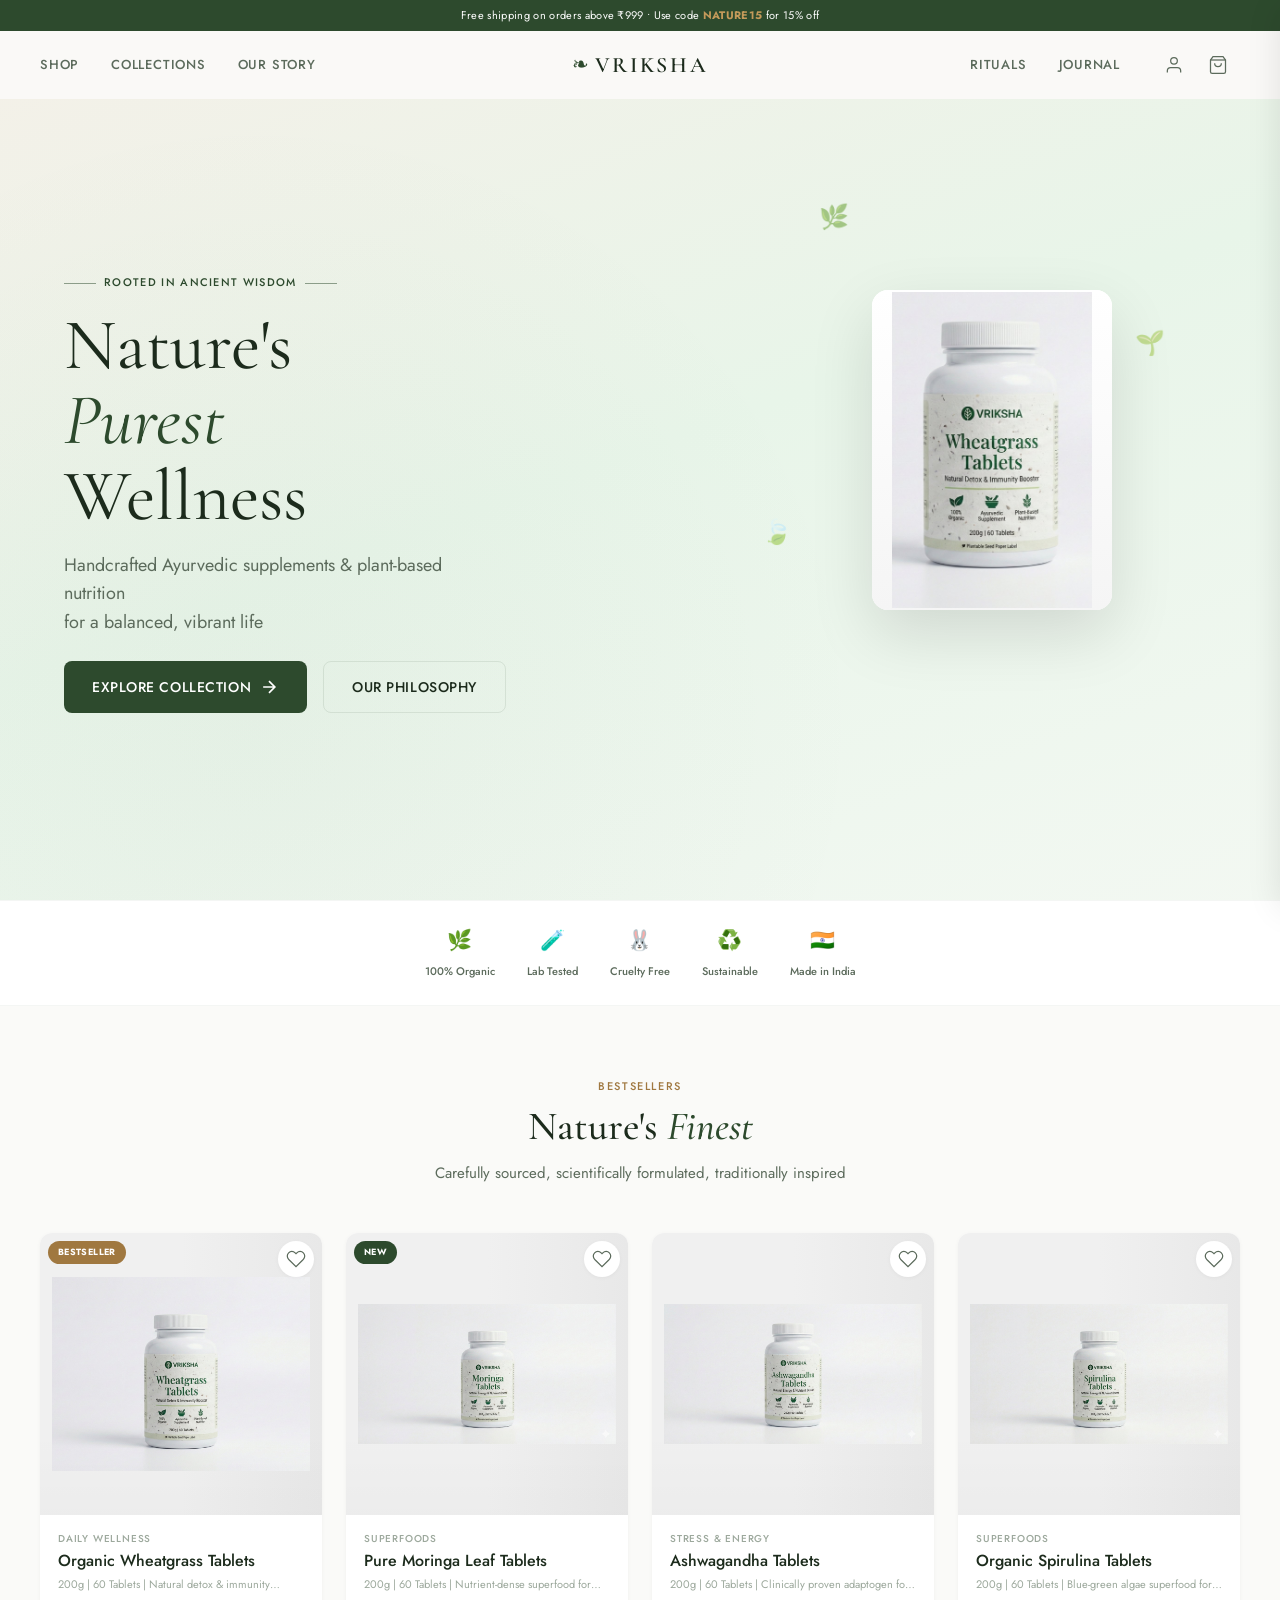
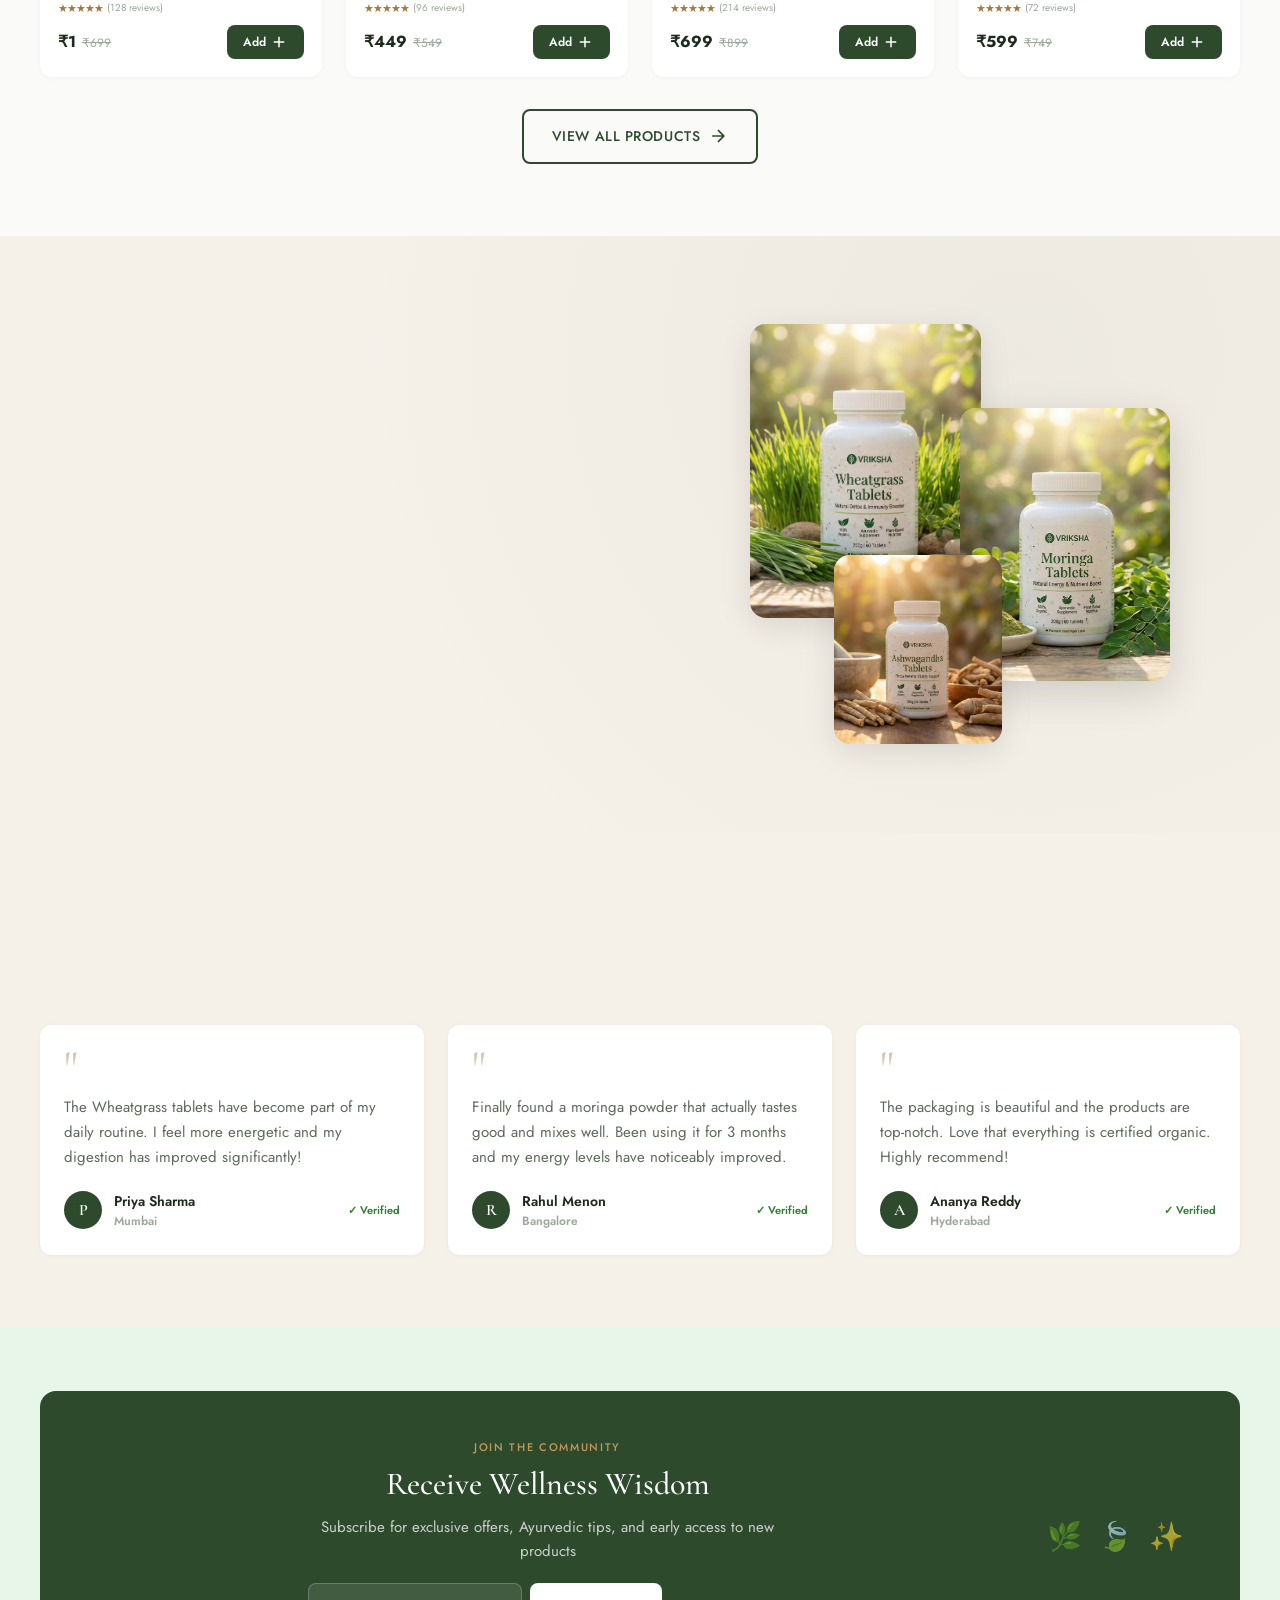
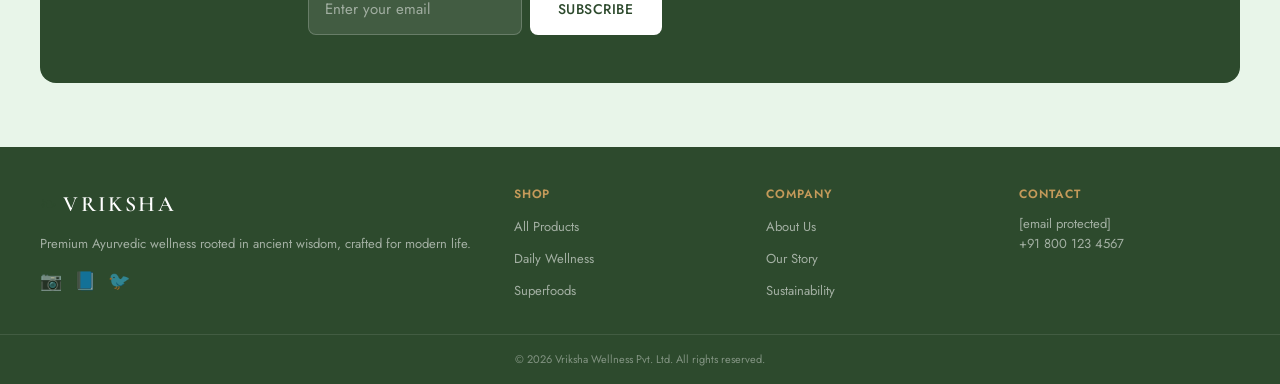
==== index.html @ 0ac83127 "Initial commit - frontend + backend" ====
<!DOCTYPE html>
<html lang="en">
<head>
    <meta charset="UTF-8">
    <meta name="viewport" content="width=device-width, initial-scale=1.0">
    <title>VRIKSHA | Premium Ayurvedic Wellness</title>
    <link rel="preconnect" href="https://fonts.googleapis.com">
    <link rel="preconnect" href="https://fonts.gstatic.com" crossorigin>
    <link href="https://fonts.googleapis.com/css2?family=Cormorant+Garamond:ital,wght@0,300;0,400;0,500;0,600;0,700;1,400;1,500&family=Jost:wght@300;400;500;600&display=swap" rel="stylesheet">
    <link rel="stylesheet" href="styles.css">
    <style>
        /* ── TOAST FIX: display:none by default, never stuck ── */
        .toast { display: none !important; transform: translateX(-50%) !important; z-index: 99999 !important; bottom: calc(68px + env(safe-area-inset-bottom, 0px)) !important; }
        .toast.show { display: flex !important; }
        @media(min-width: 1024px) { .toast { bottom: 2rem !important; } }
        @media(max-width: 1023px) {
            .story-visual { display: block !important; width: 100% !important; min-height: 280px !important; }
            .story-image-stack { height: 280px !important; max-width: 100% !important; }
            .story-image-card { overflow: hidden !important; }
            .story-image-card img { width: 100% !important; height: 100% !important; object-fit: cover !important; display: block !important; }
        }
    </style>

</head>
<body>
    <!-- Preloader -->
    <div class="preloader" id="preloader">
        <div class="preloader-content">
            <svg class="leaf-loader" viewBox="0 0 100 100">
                <path class="leaf-path" d="M50 10 C20 30, 20 70, 50 90 C80 70, 80 30, 50 10" fill="none" stroke="currentColor" stroke-width="2"/>
                <path class="leaf-vein" d="M50 20 L50 80" fill="none" stroke="currentColor" stroke-width="1"/>
            </svg>
            <span class="preloader-text">VRIKSHA</span>
        </div>
    </div>

    <!-- Cart Sidebar -->
    <div class="cart-overlay" id="cartOverlay"></div>
    <aside class="cart-sidebar" id="cartSidebar">
        <div class="cart-header">
            <h3>Your Cart</h3>
            <button class="cart-close" id="cartClose">
                <svg width="24" height="24" viewBox="0 0 24 24" fill="none" stroke="currentColor" stroke-width="2">
                    <path d="M18 6L6 18M6 6l12 12"/>
                </svg>
            </button>
        </div>
        <div class="cart-items" id="cartItems"></div>
        <div class="cart-empty" id="cartEmpty">
            <span class="cart-empty-icon">🛒</span>
            <p>Your cart is empty</p>
            <a href="shop.html" class="btn btn-primary">Start Shopping</a>
        </div>
        <div class="cart-footer" id="cartFooter">
            <div class="cart-subtotal">
                <span>Subtotal</span>
                <span id="cartSubtotal">₹0</span>
            </div>
            <p class="cart-note">Shipping & taxes calculated at checkout</p>
            <button class="btn btn-primary btn-full" id="checkoutBtn">Proceed to Checkout</button>
            <a href="shop.html" class="btn btn-secondary btn-full">Continue Shopping</a>
        </div>
    </aside>

    <!-- Navigation -->
    <header class="header" id="header">
        <div class="announcement-bar">
            <p>Free shipping on orders above ₹999 • Use code <strong>NATURE15</strong> for 15% off</p>
        </div>
        <nav class="nav">
            <button class="mobile-menu-btn" id="mobileMenuBtn" aria-label="Menu">
                <span></span><span></span><span></span>
            </button>
            <div class="nav-left">
                <a href="shop.html" class="nav-link">Shop</a>
                <a href="shop.html#collections" class="nav-link">Collections</a>
                <a href="our-story.html" class="nav-link">Our Story</a>
            </div>
            <a href="index.html" class="logo">
                <span class="logo-icon">❧</span>
                <span class="logo-text">VRIKSHA</span>
            </a>
            <div class="nav-right">
                <a href="our-story.html#rituals" class="nav-link">Rituals</a>
                <a href="our-story.html#journal" class="nav-link">Journal</a>
                <div class="nav-icons">
                    <button class="icon-btn" id="userBtnDesktop" onclick="window.location.href='account.html'" aria-label="Account">
                        <svg width="20" height="20" viewBox="0 0 24 24" fill="none" stroke="currentColor" stroke-width="1.5">
                            <path d="M20 21v-2a4 4 0 00-4-4H8a4 4 0 00-4 4v2"/><circle cx="12" cy="7" r="4"/>
                        </svg>
                    </button>
                    <button class="icon-btn cart-btn" id="cartBtn" aria-label="Cart">
                        <svg width="20" height="20" viewBox="0 0 24 24" fill="none" stroke="currentColor" stroke-width="1.5">
                            <path d="M6 2L3 6v14a2 2 0 002 2h14a2 2 0 002-2V6l-3-4z"/>
                            <path d="M3 6h18"/><path d="M16 10a4 4 0 01-8 0"/>
                        </svg>
                        <span class="cart-count" id="cartCount">0</span>
                    </button>
                </div>
            </div>
        </nav>
    </header>

    <!-- Mobile Nav Overlay -->
    <div class="mobile-nav-overlay" id="mobileNavOverlay"></div>

    <!-- Mobile Navigation -->
    <div class="mobile-nav" id="mobileNav">
        <div class="mobile-nav-content">
            <a href="index.html" class="mobile-nav-link">Home</a>
            <a href="shop.html" class="mobile-nav-link">Shop</a>
            <a href="our-story.html" class="mobile-nav-link">Our Story</a>
            <a href="contact.html" class="mobile-nav-link">Contact</a>
        </div>
        <div class="mobile-nav-footer">
            <p>❧ VRIKSHA · Rooted in Ancient Wisdom</p>
        </div>
    </div>

    <main>
        <!-- Hero Section -->
        <section class="hero">
            <div class="hero-bg">
                <div class="hero-gradient"></div>
                <div class="hero-pattern"></div>
            </div>
            <div class="hero-content">
                <div class="hero-badge reveal-up">
                    <span class="badge-line"></span>
                    <span>Rooted in Ancient Wisdom</span>
                    <span class="badge-line"></span>
                </div>
                <h1 class="hero-title">
                    <span class="title-line reveal-up" style="--delay: 0.1s">Nature's</span>
                    <span class="title-line title-accent reveal-up" style="--delay: 0.2s">Purest</span>
                    <span class="title-line reveal-up" style="--delay: 0.3s">Wellness</span>
                </h1>
                <p class="hero-subtitle reveal-up" style="--delay: 0.4s">
                    Handcrafted Ayurvedic supplements & plant-based nutrition<br>
                    for a balanced, vibrant life
                </p>
                <div class="hero-cta reveal-up" style="--delay: 0.5s">
                    <a href="shop.html" class="btn btn-primary">
                        <span>Explore Collection</span>
                        <svg width="20" height="20" viewBox="0 0 24 24" fill="none" stroke="currentColor" stroke-width="2">
                            <path d="M5 12h14M12 5l7 7-7 7"/>
                        </svg>
                    </a>
                    <a href="our-story.html" class="btn btn-secondary">Our Philosophy</a>
                </div>
            </div>
            <div class="hero-visual">
                <div class="hero-product-showcase">
                    <div class="floating-leaf leaf-1">🌿</div>
                    <div class="floating-leaf leaf-2">🍃</div>
                    <div class="floating-leaf leaf-3">🌱</div>
                    <div class="product-hero-card">
                        <div class="product-hero-image">
                            <img src="images/wheatgrass-product2.png" alt="Wheatgrass Tablets" class="hero-product-img" onerror="this.style.display=&apos;none&apos;" loading="eager">
                        </div>
                    </div>
                </div>
            </div>
        </section>

        <!-- Trust Badges -->
        <section class="trust-section">
            <div class="container">
                <div class="trust-badges">
                    <div class="trust-badge reveal-up"><div class="trust-icon">🌿</div><span>100% Organic</span></div>
                    <div class="trust-badge reveal-up" style="--delay: 0.1s"><div class="trust-icon">🧪</div><span>Lab Tested</span></div>
                    <div class="trust-badge reveal-up" style="--delay: 0.2s"><div class="trust-icon">🐰</div><span>Cruelty Free</span></div>
                    <div class="trust-badge reveal-up" style="--delay: 0.3s"><div class="trust-icon">♻️</div><span>Sustainable</span></div>
                    <div class="trust-badge reveal-up" style="--delay: 0.4s"><div class="trust-icon">🇮🇳</div><span>Made in India</span></div>
                </div>
            </div>
        </section>

        <!-- Featured Products -->
        <section class="products-section" id="products">
            <div class="container">
                <div class="section-header">
                    <span class="section-tag reveal-up">Bestsellers</span>
                    <h2 class="section-title reveal-up" style="--delay: 0.1s">Nature's <em>Finest</em></h2>
                    <p class="section-desc reveal-up" style="--delay: 0.2s">Carefully sourced, scientifically formulated, traditionally inspired</p>
                </div>
                <div class="products-grid" id="featuredProducts">
                    <!-- Products loaded by JavaScript -->
                </div>
                <div class="section-footer reveal-up">
                    <a href="shop.html" class="btn btn-outline">View All Products
                        <svg width="20" height="20" viewBox="0 0 24 24" fill="none" stroke="currentColor" stroke-width="2">
                            <path d="M5 12h14M12 5l7 7-7 7"/>
                        </svg>
                    </a>
                </div>
            </div>
        </section>

        <!-- Story Preview Section -->
        <section class="story-section" id="story">
            <div class="story-bg"><div class="story-pattern"></div></div>
            <div class="container">
                <div class="story-grid">
                    <div class="story-content">
                        <span class="section-tag reveal-up">Our Philosophy</span>
                        <h2 class="story-title reveal-up" style="--delay: 0.1s">Ancient Wisdom,<br><em>Modern Science</em></h2>
                        <div class="story-text reveal-up" style="--delay: 0.2s">
                            <p>At Vriksha, we believe that true wellness begins with nature's purest offerings. Drawing from 5,000 years of Ayurvedic wisdom, we've crafted a range of supplements that honor traditional formulations while meeting rigorous modern standards.</p>
                        </div>
                        <div class="story-stats reveal-up" style="--delay: 0.3s">
                            <div class="stat">
                                <span class="stat-number" data-count="50">0</span><span class="stat-suffix">+</span>
                                <span class="stat-label">Organic Farms</span>
                            </div>
                            <div class="stat">
                                <span class="stat-number" data-count="100">0</span><span class="stat-suffix">%</span>
                                <span class="stat-label">Natural Ingredients</span>
                            </div>
                            <div class="stat">
                                <span class="stat-number" data-count="25">0</span><span class="stat-suffix">K+</span>
                                <span class="stat-label">Happy Customers</span>
                            </div>
                        </div>
                        <a href="our-story.html" class="btn btn-primary reveal-up" style="--delay: 0.4s">
                            Discover Our Journey
                            <svg width="20" height="20" viewBox="0 0 24 24" fill="none" stroke="currentColor" stroke-width="2">
                                <path d="M5 12h14M12 5l7 7-7 7"/>
                            </svg>
                        </a>
                    </div>
                    <div class="story-visual" style="opacity:1;transform:none;">
                        <div class="story-image-stack" style="opacity:1;visibility:visible;">
                            <div class="story-image-card card-1">
                                <img src="images/wheatgrass-hero.png" alt="Wheatgrass" class="story-img">
                            </div>
                            <div class="story-image-card card-2">
                                <img src="images/moringa-hero.png" alt="Moringa" class="story-img">
                            </div>
                            <div class="story-image-card card-3">
                                <img src="images/ashwagandha-hero.png" alt="Ashwagandha" class="story-img">
                            </div>
                        </div>
                    </div>
                </div>
            </div>
        </section>

        <!-- Testimonials -->
        <section class="testimonials-section">
            <div class="testimonials-bg"></div>
            <div class="container">
                <div class="section-header">
                    <span class="section-tag reveal-up">Testimonials</span>
                    <h2 class="section-title reveal-up" style="--delay: 0.1s">Loved by <em>Thousands</em></h2>
                </div>
                <div class="testimonials-grid">
                    <div class="testimonial-card reveal-up" style="--delay: 0.1s">
                        <div class="testimonial-content">
                            <div class="quote-icon">"</div>
                            <p>The Wheatgrass tablets have become part of my daily routine. I feel more energetic and my digestion has improved significantly!</p>
                        </div>
                        <div class="testimonial-author">
                            <div class="author-avatar">P</div>
                            <div class="author-info"><strong>Priya Sharma</strong><span>Mumbai</span></div>
                            <div class="verified-badge">✓ Verified</div>
                        </div>
                    </div>
                    <div class="testimonial-card reveal-up" style="--delay: 0.2s">
                        <div class="testimonial-content">
                            <div class="quote-icon">"</div>
                            <p>Finally found a moringa powder that actually tastes good and mixes well. Been using it for 3 months and my energy levels have noticeably improved.</p>
                        </div>
                        <div class="testimonial-author">
                            <div class="author-avatar">R</div>
                            <div class="author-info"><strong>Rahul Menon</strong><span>Bangalore</span></div>
                            <div class="verified-badge">✓ Verified</div>
                        </div>
                    </div>
                    <div class="testimonial-card reveal-up" style="--delay: 0.3s">
                        <div class="testimonial-content">
                            <div class="quote-icon">"</div>
                            <p>The packaging is beautiful and the products are top-notch. Love that everything is certified organic. Highly recommend!</p>
                        </div>
                        <div class="testimonial-author">
                            <div class="author-avatar">A</div>
                            <div class="author-info"><strong>Ananya Reddy</strong><span>Hyderabad</span></div>
                            <div class="verified-badge">✓ Verified</div>
                        </div>
                    </div>
                </div>
            </div>
        </section>

        <!-- Newsletter -->
        <section class="newsletter-section">
            <div class="container">
                <div class="newsletter-card reveal-up">
                    <div class="newsletter-content">
                        <span class="section-tag">Join the Community</span>
                        <h2>Receive Wellness Wisdom</h2>
                        <p>Subscribe for exclusive offers, Ayurvedic tips, and early access to new products</p>
                        <form class="newsletter-form" id="newsletterForm">
                            <div class="input-wrapper">
                                <input type="email" placeholder="Enter your email" required>
                                <button type="submit" class="btn btn-primary">Subscribe</button>
                            </div>
                        </form>
                    </div>
                    <div class="newsletter-visual">
                        <div class="floating-elements">
                            <span class="float-1">🌿</span>
                            <span class="float-2">🍃</span>
                            <span class="float-3">✨</span>
                        </div>
                    </div>
                </div>
            </div>
        </section>
    </main>

    <!-- Footer -->
    <footer class="footer">
        <div class="footer-top">
            <div class="container">
                <div class="footer-grid">
                    <div class="footer-brand">
                        <a href="index.html" class="footer-logo">
                            <span class="logo-icon">❧</span>
                            <span class="logo-text">VRIKSHA</span>
                        </a>
                        <p>Premium Ayurvedic wellness rooted in ancient wisdom, crafted for modern life.</p>
                        <div class="footer-socials">
                            <a href="#" aria-label="Instagram">📷</a>
                            <a href="#" aria-label="Facebook">📘</a>
                            <a href="#" aria-label="Twitter">🐦</a>
                        </div>
                    </div>
                    <div class="footer-links">
                        <h4>Shop</h4>
                        <ul>
                            <li><a href="shop.html">All Products</a></li>
                            <li><a href="shop.html?category=wellness">Daily Wellness</a></li>
                            <li><a href="shop.html?category=superfoods">Superfoods</a></li>
                        </ul>
                    </div>
                    <div class="footer-links">
                        <h4>Company</h4>
                        <ul>
                            <li><a href="our-story.html">About Us</a></li>
                            <li><a href="our-story.html#journey">Our Story</a></li>
                            <li><a href="our-story.html#sustainability">Sustainability</a></li>
                        </ul>
                    </div>
                    <div class="footer-contact">
                        <h4>Contact</h4>
                        <p><a href="/cdn-cgi/l/email-protection#b8d0ddd4d4d7f8cecad1d3cbd0d996cbccd7cadd"><span class="__cf_email__" data-cfemail="147c7178787b5462667d7f677c753a67607b6671">[email&#160;protected]</span></a></p>
                        <p><a href="tel:+918001234567">+91 800 123 4567</a></p>
                    </div>
                </div>
            </div>
        </div>
        <div class="footer-bottom">
            <div class="container">
                <p>© 2026 Vriksha Wellness Pvt. Ltd. All rights reserved.</p>
            </div>
        </div>
    </footer>

    <!-- Back to Top -->
    <button class="back-to-top" id="backToTop" aria-label="Back to top">
        <svg width="24" height="24" viewBox="0 0 24 24" fill="none" stroke="currentColor" stroke-width="2">
            <path d="M12 19V5M5 12l7-7 7 7"/>
        </svg>
    </button>

    <!-- Toast: NO inline style here — CSS controls visibility via display:none/.show -->
    <div class="toast" id="toast">
        <span class="toast-icon">✓</span>
        <span class="toast-message" id="toastMessage">Added to cart!</span>
    </div>

    <!-- Mobile Bottom Nav -->
    <nav class="mobile-bottom-nav">
        <a href="index.html" class="bottom-nav-item active">
            <svg viewBox="0 0 24 24" fill="none" stroke="currentColor" stroke-width="1.75"><path d="M3 9l9-7 9 7v11a2 2 0 01-2 2H5a2 2 0 01-2-2z"/><polyline points="9 22 9 12 15 12 15 22"/></svg>
            <span>Home</span>
        </a>
        <a href="shop.html" class="bottom-nav-item">
            <svg viewBox="0 0 24 24" fill="none" stroke="currentColor" stroke-width="1.75"><circle cx="9" cy="21" r="1"/><circle cx="20" cy="21" r="1"/><path d="M1 1h4l2.68 13.39a2 2 0 002 1.61h9.72a2 2 0 001.95-1.57l1.65-8.42H6"/></svg>
            <span>Shop</span>
        </a>
        <a href="account.html" class="bottom-nav-item">
            <svg viewBox="0 0 24 24" fill="none" stroke="currentColor" stroke-width="1.75"><path d="M20 21v-2a4 4 0 00-4-4H8a4 4 0 00-4 4v2"/><circle cx="12" cy="7" r="4"/></svg>
            <span>Account</span>
        </a>
        <a href="#" class="bottom-nav-item" onclick="if(window.cart)cart.openCart();return false;">
            <svg viewBox="0 0 24 24" fill="none" stroke="currentColor" stroke-width="1.75"><path d="M6 2L3 6v14a2 2 0 002 2h14a2 2 0 002-2V6l-3-4z"/><line x1="3" y1="6" x2="21" y2="6"/><path d="M16 10a4 4 0 01-8 0"/></svg>
            <span id="bottomCartBadge" class="bottom-nav-badge" style="display:none;">0</span>
            <span>Cart</span>
        </a>
    </nav>

    <script data-cfasync="false" src="/cdn-cgi/scripts/5c5dd728/cloudflare-static/email-decode.min.js"></script><script data-cfasync="false" src="products.js"></script>
    <script src="cart.js"></script>
    <script src="auth.js"></script>
    <script src="script.js"></script>
    <!-- Preloader hard timeout: hides after 3s even if images fail to load -->
    <script>
    setTimeout(function(){
        var p=document.getElementById('preloader');
        if(p){p.classList.add('loaded');document.body.style.overflow='';}
    }, 3000);
    </script>
</body>
</html>
---- styles.css ----
/* ========================================
   VRIKSHA — Mobile-First · Indian E-Commerce
   Fixes: alignment, laptop layout, right nav
   ======================================== */

/* ── Variables ── */
:root {
  --color-primary: #2D4A2D;
  --color-primary-light: #4a6741;
  --color-primary-dark: #1C3A1C;
  --color-secondary: #A07840;
  --color-secondary-light: #C49A5A;
  --color-bg: #FAFAF8;
  --color-bg-warm: #F5F0E8;
  --color-bg-cream: #FFF9F0;
  --color-surface: #FFFFFF;
  --color-text: #1C2B1C;
  --color-text-secondary: #5C6B5C;
  --color-text-muted: #9CA89C;
  --color-accent-green: #E8F5E9;
  --color-border: rgba(45,74,45,0.10);
  --color-border-light: rgba(45,74,45,0.05);
  --color-success: #2E7D32;
  --color-error: #C62828;
  --font-display: 'Cormorant Garamond', Georgia, serif;
  --font-body: 'Jost', -apple-system, sans-serif;
  --shadow-sm: 0 1px 4px rgba(0,0,0,0.04);
  --shadow-md: 0 4px 16px rgba(0,0,0,0.06);
  --shadow-lg: 0 8px 32px rgba(0,0,0,0.10);
  --radius-sm: 8px;
  --radius-md: 12px;
  --radius-lg: 16px;
  --radius-full: 9999px;
  --transition-fast: 0.15s ease;
  --transition-base: 0.25s ease;
  --safe-bottom: env(safe-area-inset-bottom, 0px);
  --header-h: 52px;
  --announce-h: 32px;
}

/* ── Reset ── */
*,*::before,*::after{box-sizing:border-box;margin:0;padding:0}
html{scroll-behavior:smooth;-webkit-tap-highlight-color:transparent;-webkit-text-size-adjust:100%}
body{font-family:var(--font-body);font-size:.9375rem;line-height:1.6;color:var(--color-text);background:var(--color-bg);overflow-x:hidden;-webkit-font-smoothing:antialiased}
img{max-width:100%;display:block}
a{color:inherit;text-decoration:none}
button{font-family:inherit;border:none;background:none;cursor:pointer;-webkit-tap-highlight-color:transparent}
ul,ol{list-style:none}
h1,h2,h3,h4{font-family:var(--font-display);font-weight:500;line-height:1.2}
em{font-style:italic;color:var(--color-primary)}
.container{width:100%;max-width:1280px;margin:0 auto;padding:0 1rem}
@media(min-width:768px){.container{padding:0 2rem}}
@media(min-width:1280px){.container{padding:0 2.5rem}}

/* ── Preloader ── */
.preloader{position:fixed;inset:0;z-index:10000;background:var(--color-bg-warm);display:flex;align-items:center;justify-content:center;transition:opacity .4s,visibility .4s}
.preloader.loaded{opacity:0;visibility:hidden;pointer-events:none}
.preloader-content{display:flex;flex-direction:column;align-items:center;gap:.75rem}
.leaf-loader{width:40px;height:40px;color:var(--color-primary);animation:pulse 1.2s ease infinite}
@keyframes pulse{0%,100%{transform:scale(1)}50%{transform:scale(1.15)}}
.preloader-text{font-family:var(--font-display);font-size:1.125rem;letter-spacing:.25em;color:var(--color-primary)}

/* ── Buttons ── */
.btn{display:inline-flex;align-items:center;justify-content:center;gap:.5rem;padding:.875rem 1.75rem;font-size:.875rem;font-weight:500;letter-spacing:.04em;text-transform:uppercase;border-radius:var(--radius-sm);transition:all var(--transition-base);touch-action:manipulation;min-height:48px;white-space:nowrap}
.btn svg{transition:transform var(--transition-fast)}
.btn:hover svg{transform:translateX(3px)}
.btn-primary{background:var(--color-primary);color:#fff}
.btn-primary:hover{background:var(--color-primary-dark)}
.btn-primary:active{transform:scale(.97)}
.btn-secondary{background:transparent;color:var(--color-text);border:1px solid var(--color-border)}
.btn-secondary:hover{background:var(--color-text);color:#fff}
.btn-outline{background:transparent;color:var(--color-primary);border:2px solid var(--color-primary)}
.btn-outline:hover{background:var(--color-primary);color:#fff}
.btn-full{width:100%}
.btn-large{padding:1rem 2rem;font-size:.9375rem}

/* ════════════════════════════════════════
   HEADER — Proper left/center/right layout
   ════════════════════════════════════════ */
.header{position:fixed;top:0;left:0;right:0;z-index:1000;background:rgba(250,249,247,.97);backdrop-filter:blur(12px);-webkit-backdrop-filter:blur(12px);transition:box-shadow var(--transition-base)}
.header.scrolled{box-shadow:0 1px 8px rgba(0,0,0,.06)}
.announcement-bar{background:var(--color-primary);color:#fff;text-align:center;padding:.5rem 1rem;font-size:.6875rem;letter-spacing:.03em;line-height:1.4}
.announcement-bar strong{color:var(--color-secondary-light)}

.nav{display:grid;grid-template-columns:44px 1fr 44px;align-items:center;padding:.625rem .75rem;max-width:1280px;margin:0 auto;gap:.25rem;min-height:var(--header-h)}
@media(min-width:1024px){.nav{grid-template-columns:1fr auto 1fr;padding:.75rem 2.5rem}}

/* Left nav links — hidden on mobile, visible desktop */
.nav-left{display:none;align-items:center;gap:2rem;justify-self:start}
@media(min-width:1024px){.nav-left{display:flex}}

/* Center logo */
.logo{justify-self:center;display:flex;align-items:center;gap:.375rem}
.logo-icon{font-size:1.25rem;color:var(--color-primary)}
.logo-text{font-family:var(--font-display);font-size:1.375rem;font-weight:600;letter-spacing:.12em}

/* Right nav icons — ALWAYS visible */
.nav-right{justify-self:end;display:flex;align-items:center;gap:2rem}
.nav-right .nav-link{display:none}
@media(min-width:1024px){.nav-right .nav-link{display:inline-flex}}

.nav-link{font-size:.8125rem;font-weight:500;letter-spacing:.06em;text-transform:uppercase;color:var(--color-text-secondary);position:relative;padding:.5rem 0;transition:color var(--transition-fast)}
.nav-link::after{content:'';position:absolute;bottom:0;left:0;width:0;height:1.5px;background:var(--color-primary);transition:width var(--transition-base)}
.nav-link:hover,.nav-link.active{color:var(--color-text)}
.nav-link:hover::after,.nav-link.active::after{width:100%}

.nav-icons{display:flex;align-items:center;gap:0}
.icon-btn{position:relative;padding:.5rem;color:var(--color-text-secondary);transition:color var(--transition-fast);min-width:44px;min-height:44px;display:flex;align-items:center;justify-content:center;border-radius:50%}
.icon-btn:hover{color:var(--color-primary);background:var(--color-accent-green)}
.icon-btn.active{color:var(--color-primary)}
.cart-count{position:absolute;top:2px;right:0;width:16px;height:16px;background:var(--color-primary);color:#fff;font-size:.5625rem;font-weight:600;border-radius:50%;display:flex;align-items:center;justify-content:center}

/* ── Mobile hamburger — inside nav grid on mobile ── */
.mobile-menu-btn{display:flex;flex-direction:column;gap:5px;padding:.5rem;z-index:1003;width:44px;height:44px;align-items:center;justify-content:center;position:relative;justify-self:start;background:none;border:none;cursor:pointer;grid-column:1}
@media(min-width:1024px){.mobile-menu-btn{display:none}}
.mobile-menu-btn span{width:20px;height:2px;background:var(--color-text);transition:all var(--transition-base);display:block}
.mobile-menu-btn.active span:nth-child(1){transform:rotate(45deg) translate(5px,5px)}
.mobile-menu-btn.active span:nth-child(2){opacity:0}
.mobile-menu-btn.active span:nth-child(3){transform:rotate(-45deg) translate(5px,-5px)}

/* ── Mobile Side-Drawer Menu ── */
.mobile-nav{position:fixed;top:0;left:0;bottom:0;width:280px;z-index:998;background:var(--color-surface);display:flex;flex-direction:column;opacity:1;visibility:hidden;transform:translateX(-100%);transition:transform var(--transition-base),visibility var(--transition-base);box-shadow:4px 0 32px rgba(0,0,0,.12)}
.mobile-nav.active{visibility:visible;transform:translateX(0)}

/* ════════════════════════════════════════
   MOBILE BOTTOM NAV — Indian app-style
   ════════════════════════════════════════ */
@media(max-width:1023px){.mobile-bottom-nav{position:fixed;bottom:0;left:0;right:0;z-index:1003;background:#fff;border-top:1px solid var(--color-border);display:flex;padding:.375rem 0 calc(.375rem + var(--safe-bottom));box-shadow:0 -2px 12px rgba(0,0,0,.06)}}
@media(min-width:1024px){.mobile-bottom-nav{display:none !important}}
.bottom-nav-item{flex:1;display:flex;flex-direction:column;align-items:center;gap:2px;padding:.25rem 0;font-size:.5625rem;font-weight:500;color:var(--color-text-muted);transition:color var(--transition-fast);text-decoration:none;position:relative;min-height:48px;justify-content:center;letter-spacing:.02em}
.bottom-nav-item.active{color:var(--color-primary)}
.bottom-nav-item svg{width:20px;height:20px;flex-shrink:0}
.bottom-nav-badge{position:absolute;top:2px;right:calc(50% - 14px);width:14px;height:14px;background:var(--color-primary);color:#fff;font-size:.5rem;font-weight:700;border-radius:50%;display:flex;align-items:center;justify-content:center}

/* ════════════════════════════════════════
   CART SIDEBAR
   ════════════════════════════════════════ */
.cart-overlay{position:fixed;inset:0;z-index:1001;background:rgba(0,0,0,.4);opacity:0;visibility:hidden;pointer-events:none;transition:all var(--transition-base)}
.cart-overlay.active{opacity:1;visibility:visible;pointer-events:auto}
.cart-sidebar{position:fixed;top:0;right:0;bottom:0;width:100%;max-width:400px;z-index:1002;background:var(--color-surface);box-shadow:var(--shadow-lg);display:flex;flex-direction:column;transform:translateX(100%);transition:transform var(--transition-base)}
.cart-sidebar.active{transform:translateX(0)}
.cart-header{display:flex;align-items:center;justify-content:space-between;padding:1rem 1.25rem;border-bottom:1px solid var(--color-border)}
.cart-header h3{font-family:var(--font-display);font-size:1.25rem}
.cart-close{padding:.5rem;color:var(--color-text-secondary);min-width:44px;min-height:44px;display:flex;align-items:center;justify-content:center}
.cart-items{flex:1;overflow-y:auto;padding:.75rem 1rem;-webkit-overflow-scrolling:touch}
.cart-empty{display:flex;flex-direction:column;align-items:center;justify-content:center;height:100%;gap:.75rem;text-align:center;color:var(--color-text-secondary)}
.cart-empty-icon{font-size:2.5rem;opacity:.4}
.cart-footer{padding:1rem 1.25rem;border-top:1px solid var(--color-border);padding-bottom:calc(1rem + var(--safe-bottom))}
.cart-subtotal{display:flex;justify-content:space-between;font-size:1rem;font-weight:600;margin-bottom:.375rem}
.cart-note{font-size:.75rem;color:var(--color-text-muted);margin-bottom:.75rem}
.cart-item{display:flex;gap:.75rem;padding:.75rem 0;border-bottom:1px solid var(--color-border-light)}
.cart-item:last-child{border-bottom:none}
.cart-item-image{width:64px;height:64px;border-radius:var(--radius-sm);overflow:hidden;flex-shrink:0;background:var(--color-bg)}
.cart-item-img{width:100%;height:100%;object-fit:cover}
.cart-item-placeholder{width:100%;height:100%;display:flex;align-items:center;justify-content:center;font-size:.5625rem;color:#fff;text-align:center;border-radius:var(--radius-sm)}
.cart-item-details{flex:1;min-width:0}
.cart-item-name{font-size:.8125rem;font-weight:500;margin-bottom:2px;white-space:nowrap;overflow:hidden;text-overflow:ellipsis}
.cart-item-weight{font-size:.6875rem;color:var(--color-text-muted)}
.cart-item-price{font-weight:600;color:var(--color-primary);font-size:.875rem;margin-top:2px}
.cart-item-actions{display:flex;flex-direction:column;align-items:flex-end;gap:.375rem}
.quantity-control{display:flex;align-items:center;border:1px solid var(--color-border);border-radius:var(--radius-sm);overflow:hidden}
.qty-btn{width:32px;height:32px;display:flex;align-items:center;justify-content:center;font-size:1rem;color:var(--color-text-secondary);transition:background var(--transition-fast)}
.qty-btn:hover{background:var(--color-primary);color:#fff}
.qty-value{font-weight:500;min-width:24px;text-align:center;font-size:.8125rem}
.cart-item-remove{color:var(--color-text-muted);padding:.375rem;min-width:32px;min-height:32px;display:flex;align-items:center;justify-content:center}
.cart-item-remove:hover{color:var(--color-error)}

/* ════════════════════════════════════════
   HERO SECTION
   ════════════════════════════════════════ */
.hero{position:relative;min-height:80vh;display:flex;align-items:center;padding:calc(var(--header-h) + var(--announce-h) + 2rem) 0 3rem;overflow:hidden}
@media(min-width:768px){.hero{min-height:90vh;padding:8rem 0 4rem}}
@media(min-width:1024px){.hero{min-height:100vh}}
.hero-bg{position:absolute;inset:0;z-index:0}
.hero-gradient{position:absolute;inset:0;background:linear-gradient(160deg,var(--color-bg-warm) 0%,var(--color-accent-green) 50%,rgba(232,245,233,.4) 100%)}
.hero-pattern{position:absolute;inset:0;background-image:radial-gradient(circle at 20% 80%,rgba(45,74,45,.03) 0%,transparent 50%)}
.hero-content{position:relative;z-index:1;max-width:600px}
@media(min-width:1024px){.hero-content{padding-left:5%}}
.hero-badge{display:inline-flex;align-items:center;gap:.5rem;font-size:.6875rem;font-weight:500;letter-spacing:.12em;text-transform:uppercase;color:var(--color-primary);margin-bottom:1rem}
.badge-line{width:32px;height:1px;background:var(--color-primary);opacity:.5}
.hero-title{margin-bottom:1rem}
.title-line{display:block;font-family:var(--font-display);font-size:clamp(2.25rem,8vw,4.5rem);font-weight:400;line-height:1.05}
.title-accent{color:var(--color-primary);font-style:italic}
.hero-subtitle{font-size:.9375rem;color:var(--color-text-secondary);margin-bottom:1.5rem;max-width:420px;line-height:1.6}
@media(min-width:768px){.hero-subtitle{font-size:1.0625rem}}
.hero-cta{display:flex;flex-direction:column;gap:.75rem}
@media(min-width:480px){.hero-cta{flex-direction:row;gap:1rem}}
.hero-visual{position:absolute;right:0;top:50%;transform:translateY(-50%);width:45%;height:70%;display:none;align-items:center;justify-content:center}
@media(min-width:1024px){.hero-visual{display:flex}}
.hero-product-showcase{position:relative;width:100%;height:100%}
.floating-leaf{position:absolute;font-size:1.5rem;animation:float 6s ease-in-out infinite;opacity:.5}
.leaf-1{top:10%;left:20%}.leaf-2{top:60%;left:10%;animation-delay:2s}.leaf-3{top:30%;right:20%;animation-delay:4s}
@keyframes float{0%,100%{transform:translateY(0) rotate(0)}50%{transform:translateY(-16px) rotate(8deg)}}
.product-hero-card{position:absolute;top:50%;left:50%;transform:translate(-50%,-50%);width:240px;height:320px;background:linear-gradient(180deg,#fff,#f8f8f8);border-radius:var(--radius-lg);box-shadow:0 24px 64px rgba(0,0,0,.12);overflow:hidden;animation:heroFloat 4s ease-in-out infinite}
@keyframes heroFloat{0%,100%{transform:translate(-50%,-50%)}50%{transform:translate(-50%,calc(-50% - 16px))}}
.product-hero-image{height:100%;padding:1.25rem;display:flex;align-items:center;justify-content:center;background:linear-gradient(180deg,#fff,#f5f5f5)}

/* ── Trust Bar ── */
.trust-bar{background:var(--color-surface);border-top:1px solid var(--color-border-light);border-bottom:1px solid var(--color-border-light);padding:.875rem 0;overflow-x:auto;-webkit-overflow-scrolling:touch;scrollbar-width:none}
.trust-bar::-webkit-scrollbar{display:none}
.trust-bar-inner{display:flex;align-items:center;gap:1.5rem;min-width:max-content;padding:0 1rem;justify-content:center}
@media(max-width:640px){.trust-bar-inner{justify-content:flex-start}}
.trust-item{display:flex;align-items:center;gap:.5rem;white-space:nowrap}
.trust-item-icon{font-size:1.125rem}
.trust-item-text{font-size:.6875rem;font-weight:500;color:var(--color-text-secondary)}

/* ════════════════════════════════════════
   SECTIONS
   ════════════════════════════════════════ */
.section-header{text-align:center;margin-bottom:2rem}
@media(min-width:768px){.section-header{margin-bottom:3rem}}
.section-tag{font-size:.6875rem;font-weight:500;letter-spacing:.15em;text-transform:uppercase;color:var(--color-secondary);display:block;margin-bottom:.5rem}
.section-title{font-size:clamp(1.5rem,5vw,2.5rem);font-weight:500;line-height:1.15}
.section-desc{color:var(--color-text-secondary);margin-top:.75rem;max-width:480px;margin-left:auto;margin-right:auto;font-size:.9375rem}

/* ════════════════════════════════════════
   PRODUCTS GRID — 2-col mobile, 3-col tablet, 4-col desktop
   ════════════════════════════════════════ */
.products-grid{display:grid;grid-template-columns:repeat(2,1fr);gap:.625rem}
@media(min-width:640px){.products-grid{gap:.875rem}}
@media(min-width:768px){.products-grid{grid-template-columns:repeat(3,1fr);gap:1rem}}
@media(min-width:1024px){.products-grid{grid-template-columns:repeat(4,1fr);gap:1.25rem}}

.product-card{background:var(--color-surface);border-radius:var(--radius-md);overflow:hidden;transition:all var(--transition-base);box-shadow:var(--shadow-sm)}
.product-card:active{transform:scale(.98)}
@media(min-width:1024px){.product-card:hover{transform:translateY(-6px);box-shadow:var(--shadow-md)}}

.product-image{position:relative;aspect-ratio:1;background:linear-gradient(180deg,#fff,#f5f5f5);overflow:hidden}
.product-img{width:100%;height:100%;object-fit:contain;padding:.75rem;transition:transform .4s ease}
.product-card:hover .product-img{transform:scale(1.05)}
.product-badge{position:absolute;top:.5rem;left:.5rem;padding:.25rem .625rem;font-size:.5625rem;font-weight:700;letter-spacing:.04em;text-transform:uppercase;border-radius:var(--radius-full);color:#fff;z-index:2}
.product-badge.bestseller{background:var(--color-secondary)}
.product-badge.new{background:var(--color-primary)}
.product-placeholder{width:100%;height:100%;display:flex;align-items:center;justify-content:center}
.placeholder-text{color:#fff;font-size:.75rem;font-weight:500;text-align:center;text-shadow:0 1px 3px rgba(0,0,0,.2);line-height:1.3}

.product-info{padding:.625rem .75rem .75rem}
@media(min-width:768px){.product-info{padding:.75rem 1rem 1rem}}
.product-category{font-size:.5625rem;font-weight:500;letter-spacing:.08em;text-transform:uppercase;color:var(--color-text-muted);display:block;margin-bottom:.25rem}
@media(min-width:768px){.product-category{font-size:.625rem}}
.product-name{font-family:var(--font-body);font-size:.8125rem;font-weight:500;line-height:1.3;margin-bottom:.25rem;display:-webkit-box;-webkit-line-clamp:2;-webkit-box-orient:vertical;overflow:hidden}
@media(min-width:768px){.product-name{font-size:.9375rem}}
.product-desc{font-size:.6875rem;color:var(--color-text-muted);margin-bottom:.375rem;display:-webkit-box;-webkit-line-clamp:1;-webkit-box-orient:vertical;overflow:hidden}
.product-rating{display:flex;align-items:center;gap:.25rem;margin-bottom:.5rem}
.stars{color:var(--color-secondary);font-size:.6875rem;letter-spacing:-1px}
.rating-count{font-size:.5625rem;color:var(--color-text-muted)}
@media(min-width:768px){.rating-count{font-size:.625rem}}
.product-footer{display:flex;align-items:center;justify-content:space-between;gap:.5rem}
.product-price{display:flex;align-items:baseline;gap:.375rem;flex-wrap:wrap}
.current-price{font-weight:700;font-size:.9375rem;color:var(--color-text)}
.original-price{font-size:.75rem;color:var(--color-text-muted);text-decoration:line-through}

.add-to-cart{display:flex;align-items:center;gap:.25rem;padding:.5rem .75rem;background:var(--color-primary);color:#fff;border-radius:var(--radius-sm);font-size:.6875rem;font-weight:600;transition:all var(--transition-fast);min-height:34px;touch-action:manipulation;white-space:nowrap;flex-shrink:0}
@media(min-width:768px){.add-to-cart{font-size:.75rem;padding:.5rem 1rem}}
.add-to-cart:active{transform:scale(.95)}
.add-to-cart.added{background:var(--color-success)!important}

.product-link{display:block;text-decoration:none;color:inherit}
.product-name a{color:inherit;text-decoration:none}.product-name a:hover{color:var(--color-primary)}

.product-actions{position:absolute;top:.5rem;right:.5rem;display:flex;flex-direction:column;gap:.375rem;z-index:5}
.product-actions-overlay{position:absolute;top:.5rem;right:.5rem;display:flex;flex-direction:column;gap:.375rem;opacity:0;transform:translateX(8px);transition:all var(--transition-base);z-index:5}
.product-card:hover .product-actions-overlay{opacity:1;transform:translateX(0)}
.action-btn{width:36px;height:36px;background:#fff;border-radius:50%;display:flex;align-items:center;justify-content:center;box-shadow:var(--shadow-sm);color:var(--color-text-secondary);transition:all var(--transition-fast)}
.action-btn:hover{color:var(--color-primary);box-shadow:var(--shadow-md)}
.action-btn.wishlist.active{background:#FEE2E2;color:#E53935}

/* Fix: product-image overlay not blocking clicks */
.product-image::after{content:'';position:absolute;inset:0;background:linear-gradient(180deg,transparent 70%,rgba(0,0,0,.015) 100%);pointer-events:none}

/* ── Featured Section ── */
.featured-section{padding:2.5rem 0}
@media(min-width:768px){.featured-section{padding:4rem 0}}

/* ── Benefits Strip ── */
.benefits-strip{padding:2rem 0;background:var(--color-primary);color:#fff}
.benefits-grid{display:grid;grid-template-columns:repeat(2,1fr);gap:1.25rem}
@media(min-width:768px){.benefits-grid{grid-template-columns:repeat(4,1fr)}}
.benefit-card{text-align:center}
.benefit-icon-large{font-size:1.75rem;margin-bottom:.5rem}
.benefit-title{font-size:.8125rem;font-weight:600;margin-bottom:2px}
.benefit-desc{font-size:.6875rem;opacity:.8}

/* ── Testimonials ── */
.testimonials-section{padding:3rem 0;background:var(--color-bg-warm)}
.testimonials-scroll{display:flex;gap:1rem;overflow-x:auto;scroll-snap-type:x mandatory;-webkit-overflow-scrolling:touch;padding:0 1rem 1rem;scrollbar-width:none}
.testimonials-scroll::-webkit-scrollbar{display:none}
.testimonial-card{min-width:280px;max-width:320px;scroll-snap-align:start;background:var(--color-surface);border-radius:var(--radius-md);padding:1.25rem;box-shadow:var(--shadow-sm);flex-shrink:0}
.testimonial-stars{color:var(--color-secondary);font-size:.8125rem;margin-bottom:.5rem}
.testimonial-text{font-size:.8125rem;color:var(--color-text-secondary);line-height:1.6;margin-bottom:.75rem}
.testimonial-author{font-size:.75rem;font-weight:600}
.testimonial-location{font-size:.6875rem;color:var(--color-text-muted)}
.testimonial-verified{font-size:.625rem;color:var(--color-success);margin-top:.25rem}

/* ── Newsletter ── */
.newsletter-section{padding:3rem 0;background:var(--color-accent-green)}
.newsletter-content{text-align:center;max-width:480px;margin:0 auto}
.newsletter-form{display:flex;flex-direction:column;gap:.75rem;margin-top:1rem}
@media(min-width:480px){.newsletter-form{flex-direction:row}}
.newsletter-input{flex:1;padding:.875rem 1rem;border:1px solid var(--color-border);border-radius:var(--radius-sm);font-size:.875rem;background:#fff;min-height:48px;font-family:var(--font-body)}
.newsletter-input:focus{outline:none;border-color:var(--color-primary)}

/* ════════════════════════════════════════
   FOOTER — Room for bottom nav on mobile
   ════════════════════════════════════════ */
.footer{background:var(--color-primary);color:rgba(255,255,255,.8);padding-bottom:calc(4rem + var(--safe-bottom))}
@media(min-width:1024px){.footer{padding-bottom:0}}
.footer-top{padding:2.5rem 0 1.5rem;border-bottom:1px solid rgba(255,255,255,.1)}
.footer-grid{display:grid;grid-template-columns:1fr 1fr;gap:1.5rem}
@media(min-width:768px){.footer-grid{grid-template-columns:2fr 1fr 1fr 1fr;gap:2rem}}
.footer-brand{grid-column:1/-1}
@media(min-width:768px){.footer-brand{grid-column:auto}}
.footer-logo{display:inline-flex;align-items:center;gap:.375rem;margin-bottom:.75rem;color:#fff}
.footer-brand p{font-size:.8125rem;line-height:1.6;opacity:.7}
.footer-links h4,.footer-contact h4{font-family:var(--font-body);font-size:.75rem;font-weight:600;letter-spacing:.08em;text-transform:uppercase;color:var(--color-secondary-light);margin-bottom:.75rem}
.footer-links li{margin-bottom:.5rem}
.footer-links a{font-size:.8125rem;opacity:.7;transition:opacity var(--transition-fast)}
.footer-links a:hover{opacity:1}
.footer-contact p{font-size:.8125rem;opacity:.7}
.footer-contact a:hover{opacity:1}
.footer-bottom{padding:1rem 0}
.footer-bottom p{font-size:.6875rem;opacity:.5;text-align:center}

/* ── Back to Top ── */
.back-to-top{position:fixed;bottom:5rem;right:1rem;z-index:90;width:44px;height:44px;background:var(--color-primary);color:#fff;border-radius:50%;display:flex;align-items:center;justify-content:center;box-shadow:var(--shadow-md);opacity:0;visibility:hidden;transition:all var(--transition-base)}
@media(min-width:1024px){.back-to-top{bottom:2rem;right:2rem}}
.back-to-top.visible{opacity:1;visibility:visible}

/* ── Toast ── */
.toast{position:fixed;bottom:5rem;left:50%;transform:translateX(-50%) translateY(100px);z-index:2000;background:var(--color-text);color:#fff;padding:.75rem 1.25rem;border-radius:var(--radius-sm);display:flex;align-items:center;gap:.5rem;font-size:.8125rem;transition:transform .3s ease;white-space:nowrap;max-width:90vw;box-shadow:var(--shadow-lg)}
@media(min-width:1024px){.toast{bottom:2rem}}
.toast.show{transform:translateX(-50%) translateY(0)}
.toast-icon{color:var(--color-success);font-weight:700}

/* ── Animations ── */
.reveal-up{opacity:0;transform:translateY(20px);transition:opacity .5s ease,transform .5s ease;transition-delay:var(--delay,0s)}
.reveal-up.revealed{opacity:1;transform:translateY(0)}

/* ════════════════════════════════════════
   SHOP PAGE
   ════════════════════════════════════════ */
.shop-hero{padding:calc(var(--header-h) + var(--announce-h) + 1.5rem) 0 1.5rem;background:var(--color-bg-warm);text-align:center}
@media(min-width:768px){.shop-hero{padding:7rem 0 2rem}}
.shop-hero h1{font-size:clamp(1.75rem,5vw,2.5rem);margin-bottom:.375rem}
.shop-hero p{font-size:.875rem;color:var(--color-text-secondary)}
.breadcrumb{display:flex;align-items:center;justify-content:center;gap:.5rem;font-size:.75rem;color:var(--color-text-muted);margin-top:.75rem}
.breadcrumb a:hover{color:var(--color-primary)}
.shop-section{padding:1.25rem 0 4rem}
@media(min-width:768px){.shop-section{padding:2rem 0 4rem}}
.shop-toolbar{display:flex;align-items:center;justify-content:space-between;margin-bottom:1rem;gap:.75rem}
.results-count{font-size:.8125rem;color:var(--color-text-secondary)}
.sort-select{padding:.5rem 2.25rem .5rem .75rem;font-size:.8125rem;border:1px solid var(--color-border);border-radius:var(--radius-sm);background:#fff;appearance:none;background-image:url("data:image/svg+xml,%3Csvg xmlns='http://www.w3.org/2000/svg' width='14' height='14' viewBox='0 0 24 24' fill='none' stroke='%23636e72' stroke-width='2'%3E%3Cpolyline points='6 9 12 15 18 9'/%3E%3C/svg%3E");background-repeat:no-repeat;background-position:right .5rem center;min-height:40px;font-family:var(--font-body)}
.shop-grid .product-card{transition:all .3s ease}

/* ════════════════════════════════════════
   STORY / ABOUT PAGE
   ════════════════════════════════════════ */
.story-hero{padding:calc(var(--header-h) + var(--announce-h) + 2rem) 0 3rem;background:var(--color-bg-warm);text-align:center}
@media(min-width:768px){.story-hero{padding:8rem 0 4rem}}
.story-hero h1{font-size:clamp(1.75rem,5vw,3rem);margin-bottom:.75rem}
.story-hero p{color:var(--color-text-secondary);font-size:1rem;max-width:500px;margin:0 auto}

.mission-section{padding:3rem 0}@media(min-width:768px){.mission-section{padding:4rem 0}}
.mission-grid{display:grid;grid-template-columns:1fr;gap:2rem}
@media(min-width:768px){.mission-grid{grid-template-columns:1fr 1fr;gap:3rem;align-items:center}}
.mission-content h2{font-size:clamp(1.5rem,4vw,2rem);margin-bottom:1rem}
.mission-text p{color:var(--color-text-secondary);line-height:1.7;margin-bottom:1rem}
.mission-image{width:100%;height:280px;border-radius:var(--radius-lg);overflow:hidden;background:#e8e8e8}
@media(min-width:768px){.mission-image{height:400px}}
.mission-img{width:100%;height:100%;object-fit:cover;transition:transform .6s ease}
.mission-image:hover .mission-img{transform:scale(1.03)}

.values-section{padding:3rem 0;background:var(--color-surface)}
@media(min-width:768px){.values-section{padding:4rem 0}}
.values-grid{display:grid;grid-template-columns:repeat(2,1fr);gap:.75rem}
@media(min-width:768px){.values-grid{grid-template-columns:repeat(4,1fr);gap:1.5rem}}
.value-card{text-align:center;padding:1.25rem 1rem;background:var(--color-bg);border-radius:var(--radius-md)}
.value-icon{font-size:1.75rem;margin-bottom:.75rem}
.value-card h3{font-family:var(--font-body);font-size:.9375rem;font-weight:600;margin-bottom:.5rem}
.value-card p{font-size:.8125rem;color:var(--color-text-secondary);line-height:1.5}

.timeline-section{padding:3rem 0}
.timeline{position:relative;max-width:600px;margin:0 auto;padding-left:2.5rem}
.timeline::before{content:'';position:absolute;left:.625rem;top:0;bottom:0;width:2px;background:var(--color-border)}
.timeline-item{position:relative;margin-bottom:2rem;padding-left:1.5rem}
.timeline-marker{position:absolute;left:-2.5rem;top:0;width:2.75rem;background:var(--color-primary);color:#fff;text-align:center;font-size:.6875rem;font-weight:600;padding:.25rem 0;border-radius:var(--radius-sm);z-index:1}
.timeline-content h3{font-family:var(--font-body);font-weight:600;margin-bottom:.375rem;font-size:.9375rem}
.timeline-content p{font-size:.8125rem;color:var(--color-text-secondary);line-height:1.6}

.sustainability-section{padding:3rem 0;background:var(--color-bg-warm)}
@media(min-width:768px){.sustainability-section{padding:4rem 0}}
.sustainability-grid{display:grid;grid-template-columns:1fr;gap:2rem}
@media(min-width:768px){.sustainability-grid{grid-template-columns:1fr 1fr;gap:3rem;align-items:center}}
.sustainability-content h2{font-size:clamp(1.5rem,4vw,2rem);margin-bottom:1rem}
.sustainability-text p{color:var(--color-text-secondary);line-height:1.7;margin-bottom:1rem}
.sustainability-list li{padding:.5rem 0;font-size:.875rem;color:var(--color-text-secondary);line-height:1.6}
.sustainability-list li strong{color:var(--color-text)}
.sustainability-images{position:relative;height:300px}
@media(min-width:768px){.sustainability-images{height:400px}}
.sus-image{position:absolute;border-radius:var(--radius-md);overflow:hidden;box-shadow:var(--shadow-md);background:#e8e8e8}
.sus-1{width:160px;height:160px;top:0;left:0}@media(min-width:768px){.sus-1{width:200px;height:200px}}
.sus-2{width:140px;height:140px;top:50%;left:35%;transform:translateY(-50%);z-index:1}@media(min-width:768px){.sus-2{width:180px;height:180px;left:40%}}
.sus-3{width:120px;height:120px;bottom:0;right:0}@media(min-width:768px){.sus-3{width:160px;height:160px}}
.sus-img{width:100%;height:100%;object-fit:cover}

.rituals-section{padding:3rem 0}
.rituals-grid{display:grid;grid-template-columns:1fr;gap:1rem}
@media(min-width:768px){.rituals-grid{grid-template-columns:repeat(3,1fr);gap:1.5rem}}
.ritual-card{background:var(--color-surface);border-radius:var(--radius-md);padding:1.5rem;box-shadow:var(--shadow-sm)}
.ritual-time{font-size:.6875rem;font-weight:600;letter-spacing:.1em;text-transform:uppercase;color:var(--color-secondary);margin-bottom:.5rem}
.ritual-card h3{font-family:var(--font-body);font-size:1rem;font-weight:600;margin-bottom:.5rem}
.ritual-card p{font-size:.8125rem;color:var(--color-text-secondary);line-height:1.6}
.ritual-products{margin-top:.75rem;font-size:.75rem;color:var(--color-primary);font-weight:500}

.cta-section{padding:3rem 0}
.cta-card{background:var(--color-primary);color:#fff;border-radius:var(--radius-lg);padding:2.5rem 1.5rem;text-align:center}
@media(min-width:768px){.cta-card{padding:3.5rem 3rem}}
.cta-card h2{font-size:clamp(1.5rem,4vw,2rem);color:#fff;margin-bottom:.75rem}
.cta-card p{opacity:.8;margin-bottom:1.5rem;font-size:.9375rem}
.cta-card .btn-primary{background:#fff;color:var(--color-primary)}
.cta-card .btn-primary:hover{background:var(--color-bg-warm)}

/* ── Stats ── */
.stats-section{padding:2.5rem 0;background:var(--color-surface)}
.stats-grid{display:grid;grid-template-columns:repeat(2,1fr);gap:1rem;text-align:center}
@media(min-width:768px){.stats-grid{grid-template-columns:repeat(4,1fr)}}
.stat-number{font-family:var(--font-display);font-size:clamp(1.5rem,4vw,2.25rem);font-weight:600;color:var(--color-primary);margin-bottom:2px}
.stat-label{font-size:.6875rem;color:var(--color-text-muted);letter-spacing:.05em;text-transform:uppercase}

/* ── Image helpers ── */
.image-placeholder{width:100%;height:100%;display:flex;align-items:center;justify-content:center;color:#fff;font-family:var(--font-display);font-size:1rem;text-shadow:0 1px 3px rgba(0,0,0,.2);background-size:cover;background-position:center}
.image-placeholder.large{min-height:280px}
.product-img[loading="lazy"]{background:linear-gradient(90deg,#f0f0f0 25%,#e8e8e8 50%,#f0f0f0 75%);background-size:200% 100%;animation:imageLoading 1.5s infinite}
@keyframes imageLoading{0%{background-position:200% 0}100%{background-position:-200% 0}}

/* ════════════════════════════════════════
   LOGIN MODAL — Bottom sheet mobile, centered desktop
   ════════════════════════════════════════ */
.login-modal-overlay{position:fixed;inset:0;z-index:2000;background:rgba(0,0,0,.5);display:none;align-items:flex-end;justify-content:center;pointer-events:none}
@media(min-width:640px){.login-modal-overlay{align-items:center}}
.login-modal-overlay.active{display:flex;pointer-events:auto}
.login-modal{background:#fff;border-radius:var(--radius-lg) var(--radius-lg) 0 0;padding:2rem 1.25rem calc(2rem + var(--safe-bottom));width:100%;max-width:400px;animation:slideUp .3s ease;position:relative}
@media(min-width:640px){.login-modal{border-radius:var(--radius-lg);padding:2rem 1.5rem}}
@keyframes slideUp{from{transform:translateY(100%)}to{transform:translateY(0)}}
.login-modal-header{text-align:center;margin-bottom:1.5rem}
.login-modal-header h2{font-size:1.375rem;margin-bottom:.375rem}
.login-modal-header p{font-size:.8125rem;color:var(--color-text-secondary)}
.otp-phone-input{display:flex;align-items:center;margin-bottom:1rem}
.phone-prefix{padding:.875rem .75rem;background:var(--color-bg);border:1px solid var(--color-border);border-radius:var(--radius-sm) 0 0 var(--radius-sm);font-weight:600;color:var(--color-text);font-size:.9375rem;min-height:48px;display:flex;align-items:center}
.phone-input{flex:1;padding:.875rem 1rem;border:1px solid var(--color-border);border-radius:0 var(--radius-sm) var(--radius-sm) 0;border-left:0;font-size:1rem;min-height:48px;font-family:var(--font-body);letter-spacing:.05em}
.phone-input:focus{outline:none;border-color:var(--color-primary)}
.otp-inputs{display:flex;gap:.5rem;justify-content:center;margin-bottom:1rem}
.otp-input{width:46px;height:52px;text-align:center;font-size:1.25rem;font-weight:600;border:2px solid var(--color-border);border-radius:var(--radius-sm);font-family:var(--font-body)}
.otp-input:focus{outline:none;border-color:var(--color-primary);background:var(--color-accent-green)}
.otp-timer{text-align:center;font-size:.75rem;color:var(--color-text-muted);margin-bottom:1rem}
.otp-timer a{color:var(--color-primary);font-weight:500;cursor:pointer}
.login-btn{width:100%;padding:.875rem;background:var(--color-primary);color:#fff;border-radius:var(--radius-sm);font-size:.9375rem;font-weight:600;min-height:48px;transition:all var(--transition-fast)}
.login-btn:disabled{opacity:.5;cursor:not-allowed}
.login-btn:hover:not(:disabled){background:var(--color-primary-dark)}
.login-close{position:absolute;top:1rem;right:1rem;width:36px;height:36px;display:flex;align-items:center;justify-content:center;color:var(--color-text-muted)}

/* ── Order cards ── */
.order-card{border:1px solid var(--color-border-light);border-radius:var(--radius-md);padding:1rem;margin-bottom:.75rem;background:var(--color-surface)}
.order-card-header{display:flex;justify-content:space-between;align-items:center;margin-bottom:.5rem;flex-wrap:wrap;gap:.375rem}
.order-id{font-weight:600;font-size:.8125rem}
.order-status{padding:.25rem .625rem;border-radius:var(--radius-full);font-size:.5625rem;font-weight:600;text-transform:uppercase;letter-spacing:.04em}
.order-status.pending{background:#FEF3C7;color:#92400E}
.order-status.confirmed,.order-status.processing{background:#DBEAFE;color:#1E40AF}
.order-status.shipped{background:#EDE9FE;color:#5B21B6}
.order-status.delivered{background:#D1FAE5;color:#065F46}
.order-status.cancelled{background:#FEE2E2;color:#991B1B}
.order-items-preview{font-size:.8125rem;color:var(--color-text-secondary);margin-bottom:.375rem}
.order-total{font-weight:600;font-size:.875rem}
.order-date{font-size:.6875rem;color:var(--color-text-muted)}

/* ── Sticky Add-to-Cart (product page mobile) ── */
.sticky-add-bar{position:fixed;bottom:0;left:0;right:0;z-index:998;background:#fff;border-top:1px solid var(--color-border);padding:.75rem 1rem calc(.75rem + var(--safe-bottom));display:flex;align-items:center;gap:.75rem;box-shadow:0 -4px 16px rgba(0,0,0,.08)}
@media(min-width:1024px){.sticky-add-bar{display:none}}
.sticky-price{font-family:var(--font-display);font-size:1.25rem;font-weight:700;flex-shrink:0}
.sticky-add-btn{flex:1;padding:.75rem 1.5rem;background:var(--color-primary);color:#fff;border-radius:var(--radius-sm);font-size:.9375rem;font-weight:600;text-align:center;min-height:48px;display:flex;align-items:center;justify-content:center}

/* ════════════════════════════════════════
   LAPTOP / DESKTOP OPTIMIZATIONS (1024px+)
   ════════════════════════════════════════ */
@media(min-width:1024px){
  :root{--header-h:56px}
  .container{max-width:1280px}
  .hero{padding:10rem 0 5rem}
  .hero-content{max-width:560px}
  .hero-subtitle{font-size:1.125rem}
  .product-info{padding:1rem 1.125rem 1.125rem}
  .product-name{font-size:1rem}
  .current-price{font-size:1rem}
  .products-grid{gap:1.5rem}
  .shop-section{padding:2.5rem 0 5rem}
  .featured-section{padding:5rem 0}
  .benefits-strip{padding:3rem 0}
  .testimonials-section{padding:4rem 0}
  .footer{padding-bottom:0}
  .toast{bottom:2rem}
  .back-to-top{bottom:2rem;right:2rem}
}

/* ════════════════════════════════════════
   WIDE SCREENS (1440px+)
   ════════════════════════════════════════ */
@media(min-width:1440px){
  .container{max-width:1400px}
  .hero-content{max-width:620px;padding-left:8%}
  .products-grid{gap:1.75rem}
  .product-info{padding:1.125rem 1.25rem 1.25rem}
}

/* ════════════════════════════════════════
   INDEX.HTML — MISSING CLASSES (FIXES)
   ════════════════════════════════════════ */

/* ── Trust Section (used in index.html) ── */
.trust-section { background: var(--color-surface); border-top: 1px solid var(--color-border-light); border-bottom: 1px solid var(--color-border-light); padding: 1.5rem 0; }
.trust-badges { display: flex; align-items: center; justify-content: center; gap: 2rem; flex-wrap: wrap; }
.trust-badge { display: flex; flex-direction: column; align-items: center; gap: .375rem; text-align: center; }
@media(max-width:640px) { .trust-badges { gap: 1rem; } .trust-badge { min-width: 70px; } }
.trust-icon { font-size: 1.25rem; }
.trust-badge span:last-child { font-size: .6875rem; font-weight: 500; color: var(--color-text-secondary); white-space: nowrap; }

/* ── Products Section spacing ── */
.products-section { padding: 3rem 0; }
@media(min-width:768px) { .products-section { padding: 4.5rem 0; } }
.section-footer { text-align: center; margin-top: 2rem; }

/* ── Story Section / Our Philosophy ── */
.story-section { padding: 3rem 0; position: relative; overflow: hidden; }
@media(min-width:768px) { .story-section { padding: 5rem 0; } }
.story-bg { position: absolute; inset: 0; background: var(--color-bg-warm); z-index: 0; }
.story-pattern { position: absolute; inset: 0; background-image: radial-gradient(circle at 80% 20%, rgba(45,74,45,.04) 0%, transparent 60%); }
.story-section .container { position: relative; z-index: 1; }
.story-grid { display: grid; grid-template-columns: 1fr; gap: 2.5rem; align-items: center; }
@media(min-width:1024px) { .story-grid { grid-template-columns: 1fr 1fr; gap: 5rem; } }
.story-content { max-width: 520px; }
.story-title { font-size: clamp(1.75rem, 5vw, 2.75rem); font-weight: 500; line-height: 1.15; margin: .75rem 0 1.25rem; }
.story-text p { color: var(--color-text-secondary); line-height: 1.75; font-size: .9375rem; }
.story-stats { display: flex; gap: 2rem; margin: 1.75rem 0; }
.story-stats .stat { text-align: center; }
.story-stats .stat-number { font-family: var(--font-display); font-size: clamp(1.5rem,4vw,2.25rem); font-weight: 600; color: var(--color-primary); }
.story-stats .stat-suffix { font-family: var(--font-display); font-size: 1.25rem; font-weight: 600; color: var(--color-primary); }
.story-stats .stat-label { display: block; font-size: .625rem; font-weight: 500; letter-spacing: .08em; text-transform: uppercase; color: var(--color-text-muted); margin-top: 2px; }

/* Story image stack — fixed alignment */
.story-visual { display: flex; align-items: center; justify-content: center; }
.story-image-stack { position: relative; width: 100%; max-width: 420px; height: 320px; margin: 0 auto; }
@media(min-width:768px) { .story-image-stack { height: 420px; } }
.story-image-card { position: absolute; border-radius: var(--radius-lg); overflow: hidden; box-shadow: var(--shadow-lg); background: #e8e8e8; }
.card-1 { width: 55%; height: 70%; top: 0; left: 0; z-index: 1; }
.card-2 { width: 50%; height: 65%; top: 20%; right: 0; z-index: 2; box-shadow: 0 12px 40px rgba(0,0,0,.14); }
.card-3 { width: 40%; height: 45%; bottom: 0; left: 20%; z-index: 3; }
.story-img { width: 100%; height: 100%; object-fit: cover; }

/* ── Testimonials — fixed grid (not scroll on desktop) ── */
.testimonials-section { padding: 3rem 0; background: var(--color-bg-warm); }
@media(min-width:768px) { .testimonials-section { padding: 4.5rem 0; } }
.testimonials-grid { display: grid; grid-template-columns: 1fr; gap: 1rem; }
@media(min-width:640px) { .testimonials-grid { grid-template-columns: repeat(2, 1fr); gap: 1.25rem; } }
@media(min-width:1024px) { .testimonials-grid { grid-template-columns: repeat(3, 1fr); gap: 1.5rem; } }
.testimonials-grid .testimonial-card { min-width: unset; max-width: unset; flex-shrink: unset; scroll-snap-align: unset; padding: 1.5rem; }
.testimonial-content { margin-bottom: 1.25rem; }
.quote-icon { font-family: var(--font-display); font-size: 3rem; line-height: .8; color: var(--color-secondary); opacity: .4; margin-bottom: .5rem; }
.testimonial-content p { font-size: .9375rem; color: var(--color-text-secondary); line-height: 1.65; }
.testimonial-author { display: flex; align-items: center; gap: .75rem; }
.author-avatar { width: 38px; height: 38px; border-radius: 50%; background: var(--color-primary); color: #fff; display: flex; align-items: center; justify-content: center; font-family: var(--font-display); font-size: 1rem; font-weight: 600; flex-shrink: 0; }
.author-info strong { display: block; font-size: .875rem; font-weight: 600; }
.author-info span { font-size: .75rem; color: var(--color-text-muted); }
.verified-badge { margin-left: auto; font-size: .6875rem; font-weight: 600; color: var(--color-success); }

/* ── Newsletter section (index.html version) ── */
.newsletter-section { padding: 3rem 0; }
@media(min-width:768px) { .newsletter-section { padding: 4rem 0; } }
.newsletter-card { background: var(--color-primary); border-radius: var(--radius-lg); padding: 2.5rem 1.5rem; display: flex; flex-direction: column; gap: 2rem; align-items: center; text-align: center; position: relative; overflow: hidden; }
@media(min-width:768px) { .newsletter-card { flex-direction: row; text-align: left; padding: 3rem 3.5rem; gap: 3rem; } }
.newsletter-content { flex: 1; position: relative; z-index: 1; }
.newsletter-content .section-tag { color: var(--color-secondary-light); }
.newsletter-content h2 { font-size: clamp(1.5rem,4vw,2rem); color: #fff; margin: .5rem 0 .75rem; }
.newsletter-content p { color: rgba(255,255,255,.75); font-size: .9375rem; margin-bottom: 1.25rem; }
.newsletter-form .input-wrapper { display: flex; gap: .5rem; flex-direction: column; }
@media(min-width:480px) { .newsletter-form .input-wrapper { flex-direction: row; } }
.newsletter-form input { flex: 1; padding: .875rem 1rem; border: 1px solid rgba(255,255,255,.2); border-radius: var(--radius-sm); background: rgba(255,255,255,.1); color: #fff; font-size: .9375rem; min-height: 48px; font-family: var(--font-body); }
.newsletter-form input::placeholder { color: rgba(255,255,255,.5); }
.newsletter-form input:focus { outline: none; border-color: rgba(255,255,255,.5); background: rgba(255,255,255,.15); }
.newsletter-form .btn-primary { background: #fff; color: var(--color-primary); flex-shrink: 0; }
.newsletter-form .btn-primary:hover { background: var(--color-bg-warm); }
.newsletter-visual { position: relative; z-index: 1; }
.floating-elements { display: flex; gap: 1rem; font-size: 1.75rem; opacity: .6; }
.float-1, .float-2, .float-3 { animation: float 4s ease-in-out infinite; }
.float-2 { animation-delay: 1.5s; } .float-3 { animation-delay: 3s; }

/* ════════════════════════════════════════
   MOBILE PRODUCTS SLIDER — 2 visible at a time
   ════════════════════════════════════════ */
@media(max-width:767px) {
  .products-section .products-grid,
  .products-slider-mobile {
    display: flex;
    gap: .75rem;
    overflow-x: auto;
    scroll-snap-type: x mandatory;
    -webkit-overflow-scrolling: touch;
    padding: .25rem .25rem 1rem;
    scrollbar-width: none;
    margin: 0 -1rem;
    padding-left: 1rem;
    padding-right: 1rem;
  }
  .products-section .products-grid::-webkit-scrollbar,
  .products-slider-mobile::-webkit-scrollbar { display: none; }
  .products-section .products-grid .product-card,
  .products-slider-mobile .product-card {
    min-width: calc(50% - .375rem);
    max-width: calc(50% - .375rem);
    flex-shrink: 0;
    scroll-snap-align: start;
  }
}

/* Slider dot indicators */
.slider-dots { display: flex; justify-content: center; gap: .375rem; margin-top: .75rem; }
.slider-dot { width: 6px; height: 6px; border-radius: 50%; background: var(--color-border); transition: all .3s ease; cursor: pointer; }
.slider-dot.active { width: 18px; border-radius: 3px; background: var(--color-primary); }

/* ════════════════════════════════════════
   MOBILE SIDE NAVIGATION (HAMBURGER)
   Slide-in from left instead of fullscreen
   ════════════════════════════════════════ */
.mobile-nav {
  position: fixed;
  top: 0; left: 0; bottom: 0;
  width: 280px;
  z-index: 998;
  background: var(--color-surface);
  display: flex;
  flex-direction: column;
  opacity: 1;
  visibility: hidden;
  transform: translateX(-100%);
  transition: transform var(--transition-base), visibility var(--transition-base);
  box-shadow: 4px 0 32px rgba(0,0,0,.12);
}
.mobile-nav.active {
  visibility: visible;
  transform: translateX(0);
  opacity: 1;
}
.mobile-nav-overlay {
  position: fixed;
  inset: 0;
  z-index: 997;
  background: rgba(0,0,0,.4);
  opacity: 0;
  visibility: hidden;
  transition: all var(--transition-base);
}
.mobile-nav-overlay.active { opacity: 1; visibility: visible; }
.mobile-nav-header {
  display: flex;
  align-items: center;
  justify-content: space-between;
  padding: 1.25rem 1.25rem 1rem;
  border-bottom: 1px solid var(--color-border-light);
}
.mobile-nav-logo {
  font-family: var(--font-display);
  font-size: 1.25rem;
  font-weight: 600;
  letter-spacing: .1em;
  color: var(--color-text);
  display: flex; align-items: center; gap: .375rem;
}
.mobile-nav-close {
  width: 36px; height: 36px;
  display: flex; align-items: center; justify-content: center;
  color: var(--color-text-muted);
  border-radius: 50%;
}
.mobile-nav-close:hover { background: var(--color-bg); }
.mobile-nav-content {
  flex: 1;
  display: flex;
  flex-direction: column;
  gap: 0;
  padding: 1rem 0;
  overflow-y: auto;
  align-items: stretch;
}
.mobile-nav-link {
  font-family: var(--font-body);
  font-size: .9375rem;
  font-weight: 500;
  color: var(--color-text);
  padding: .875rem 1.5rem;
  border-bottom: 1px solid var(--color-border-light);
  display: flex;
  align-items: center;
  gap: .75rem;
  transition: background var(--transition-fast), color var(--transition-fast);
}
.mobile-nav-link:last-child { border-bottom: none; }
.mobile-nav-link:hover { background: var(--color-bg-warm); color: var(--color-primary); }
.mobile-nav-link.active { color: var(--color-primary); background: var(--color-accent-green); }
.mobile-nav-icon { font-size: 1.125rem; width: 24px; text-align: center; }
.mobile-nav-footer {
  padding: 1rem 1.5rem;
  border-top: 1px solid var(--color-border-light);
  font-size: .75rem;
  color: var(--color-text-muted);
  text-align: center;
}

/* ════════════════════════════════════════
   BOTTOM NAV — Fix icon + label display
   ════════════════════════════════════════ */
@media(max-width:1023px) {
  .mobile-bottom-nav {
    position: fixed; bottom: 0; left: 0; right: 0; z-index: 1003;
    background: #fff;
    border-top: 1px solid var(--color-border);
    display: flex;
    padding: 0 0 calc(env(safe-area-inset-bottom, 0px));
    box-shadow: 0 -2px 12px rgba(0,0,0,.06);
  }
}
@media(min-width:1024px) { .mobile-bottom-nav { display: none !important; } }
.bottom-nav-item {
  flex: 1;
  display: flex;
  flex-direction: column;
  align-items: center;
  justify-content: center;
  gap: 3px;
  padding: .5rem .25rem;
  font-size: .5625rem;
  font-weight: 500;
  color: var(--color-text-muted);
  text-decoration: none;
  position: relative;
  min-height: 52px;
  letter-spacing: .02em;
  transition: color var(--transition-fast);
}
.bottom-nav-item.active { color: var(--color-primary); }
.bottom-nav-item svg { width: 22px; height: 22px; flex-shrink: 0; }
.bottom-nav-item span { line-height: 1; }
.bottom-nav-badge {
  position: absolute;
  top: 6px;
  right: calc(50% - 18px);
  min-width: 16px; height: 16px;
  background: var(--color-primary);
  color: #fff;
  font-size: .5rem;
  font-weight: 700;
  border-radius: 9999px;
  display: flex; align-items: center; justify-content: center;
  padding: 0 3px;
}

/* ════════════════════════════════════════
   SHOP PAGE MOBILE — 2 products per row
   ════════════════════════════════════════ */
@media(max-width:767px) {
  .shop-grid { grid-template-columns: repeat(2, 1fr) !important; gap: .625rem; }
}

/* ── Footer extras ── */
.footer-bottom-inner{display:flex;align-items:center;justify-content:space-between;flex-wrap:wrap;gap:.5rem}
.footer-legal{display:flex;gap:1rem}
.footer-legal a{font-size:.6875rem;opacity:.5;transition:opacity .2s}
.footer-legal a:hover{opacity:.9}
.footer-socials{display:flex;gap:.75rem;margin-top:.75rem}
.footer-socials a{font-size:1.125rem;opacity:.7;transition:opacity .2s}
.footer-socials a:hover{opacity:1}

/* ── Story images — prevent full-screen on small/medium screens ── */
@media(max-width:1023px) {
  .story-visual { max-width: 480px; margin: 0 auto; }
  .story-image-stack { height: 260px; }
  .hero-product-img { max-height: 280px; object-fit: contain; }
}

/* ════════════════════════════════════════
   MOBILE ALIGNMENT FIXES — Navigation
   ════════════════════════════════════════ */

/* On mobile, the nav uses grid: hamburger on left is position:fixed,
   logo is centered in grid, cart/user icons on right. 
   Ensure proper spacing so logo isn't hidden behind hamburger. */
@media(max-width:1023px) {
  /* Logo stays centered */
  .logo { justify-self: center; }
  /* Right icons stay right */
  .nav-right { justify-self: end; }
  /* Hide nav links on mobile — icon only */
  .nav-right .nav-link { display: none !important; }
  /* Body padding for bottom nav */
  body { padding-bottom: calc(56px + env(safe-area-inset-bottom, 0px)); }
  /* Main content shouldn't be clipped by bottom nav */
  main { padding-bottom: 0; }
  /* Footer already has padding-bottom for safe area, add extra for bottom nav */
  .footer { padding-bottom: calc(56px + env(safe-area-inset-bottom, 0px)) !important; }
}

/* Ensure announcement bar + header height are correct on mobile */
@media(max-width:1023px) {
  .announcement-bar { padding: .4rem .75rem; font-size: .625rem; }
}

/* Mobile nav overlay */
.mobile-nav-overlay {
  position: fixed; inset: 0;
  background: rgba(0,0,0,.45);
  z-index: 997;
  opacity: 0; visibility: hidden;
  transition: opacity .3s, visibility .3s;
}
.mobile-nav-overlay.active { opacity: 1; visibility: visible; }

/* Bottom nav safe area */
@media(max-width:1023px) {
  .mobile-bottom-nav {
    padding-bottom: max(.375rem, env(safe-area-inset-bottom, .375rem));
  }
}

/* ════════════════════════════════════════
   CHECKOUT — no scroll issue fix
   ════════════════════════════════════════ */
/* Ensure checkout header has an ID-able element at the top */
.checkout-header { scroll-margin-top: 80px; }
.progress-steps { scroll-margin-top: 80px; }
/* ════════════════════════════════════════
   MOBILE HERO + TOAST FIXES
   ════════════════════════════════════════ */

/* Fix 1: Hero content full-width and padded on mobile */
@media(max-width:1023px) {
  .hero {
    padding-left: 0;
    padding-right: 0;
  }
  .hero-content {
    width: 100%;
    max-width: 100%;
    padding: 0 1.25rem;
    box-sizing: border-box;
  }
  .hero-title .title-line {
    font-size: clamp(2.5rem, 11vw, 4rem);
  }
  .hero-subtitle {
    max-width: 100%;
    font-size: .875rem;
  }
  .hero-cta {
    flex-direction: column;
    gap: .75rem;
  }
  .hero-cta .btn {
    width: 100%;
    justify-content: center;
  }
}

/* Fix 2: Toast above mobile bottom nav, not overlapping it */
@media(max-width:1023px) {
  .toast {
    bottom: calc(64px + env(safe-area-inset-bottom, 0px));
  }
}

/* ════════════════════════════════════════
   MOBILE NAV FIXES — hamburger + logo + cart
   ════════════════════════════════════════ */
@media(max-width:1023px) {
  /* Nav grid: hamburger left, logo center, icons right */
  .nav {
    grid-template-columns: 44px 1fr 44px;
    padding: .5rem .75rem;
  }

  /* Hide desktop nav links on mobile */
  .nav-left { display: none !important; }

  /* Logo centered */
  .logo { justify-self: center; }

  /* Right icons aligned right */
  .nav-right { justify-self: end; }

  /* Show user icon on mobile, hide cart (cart is in bottom nav) */
  .nav-right .nav-icons { display: flex; align-items: center; gap: 0; }
  #userBtnDesktop { display: flex !important; }
  #cartBtn { display: none !important; }
}

/* Fix "IN" ghost text from Cloudflare injection — hide stray text nodes */
.mobile-bottom-nav > *:not(.bottom-nav-item) { display: none !important; }
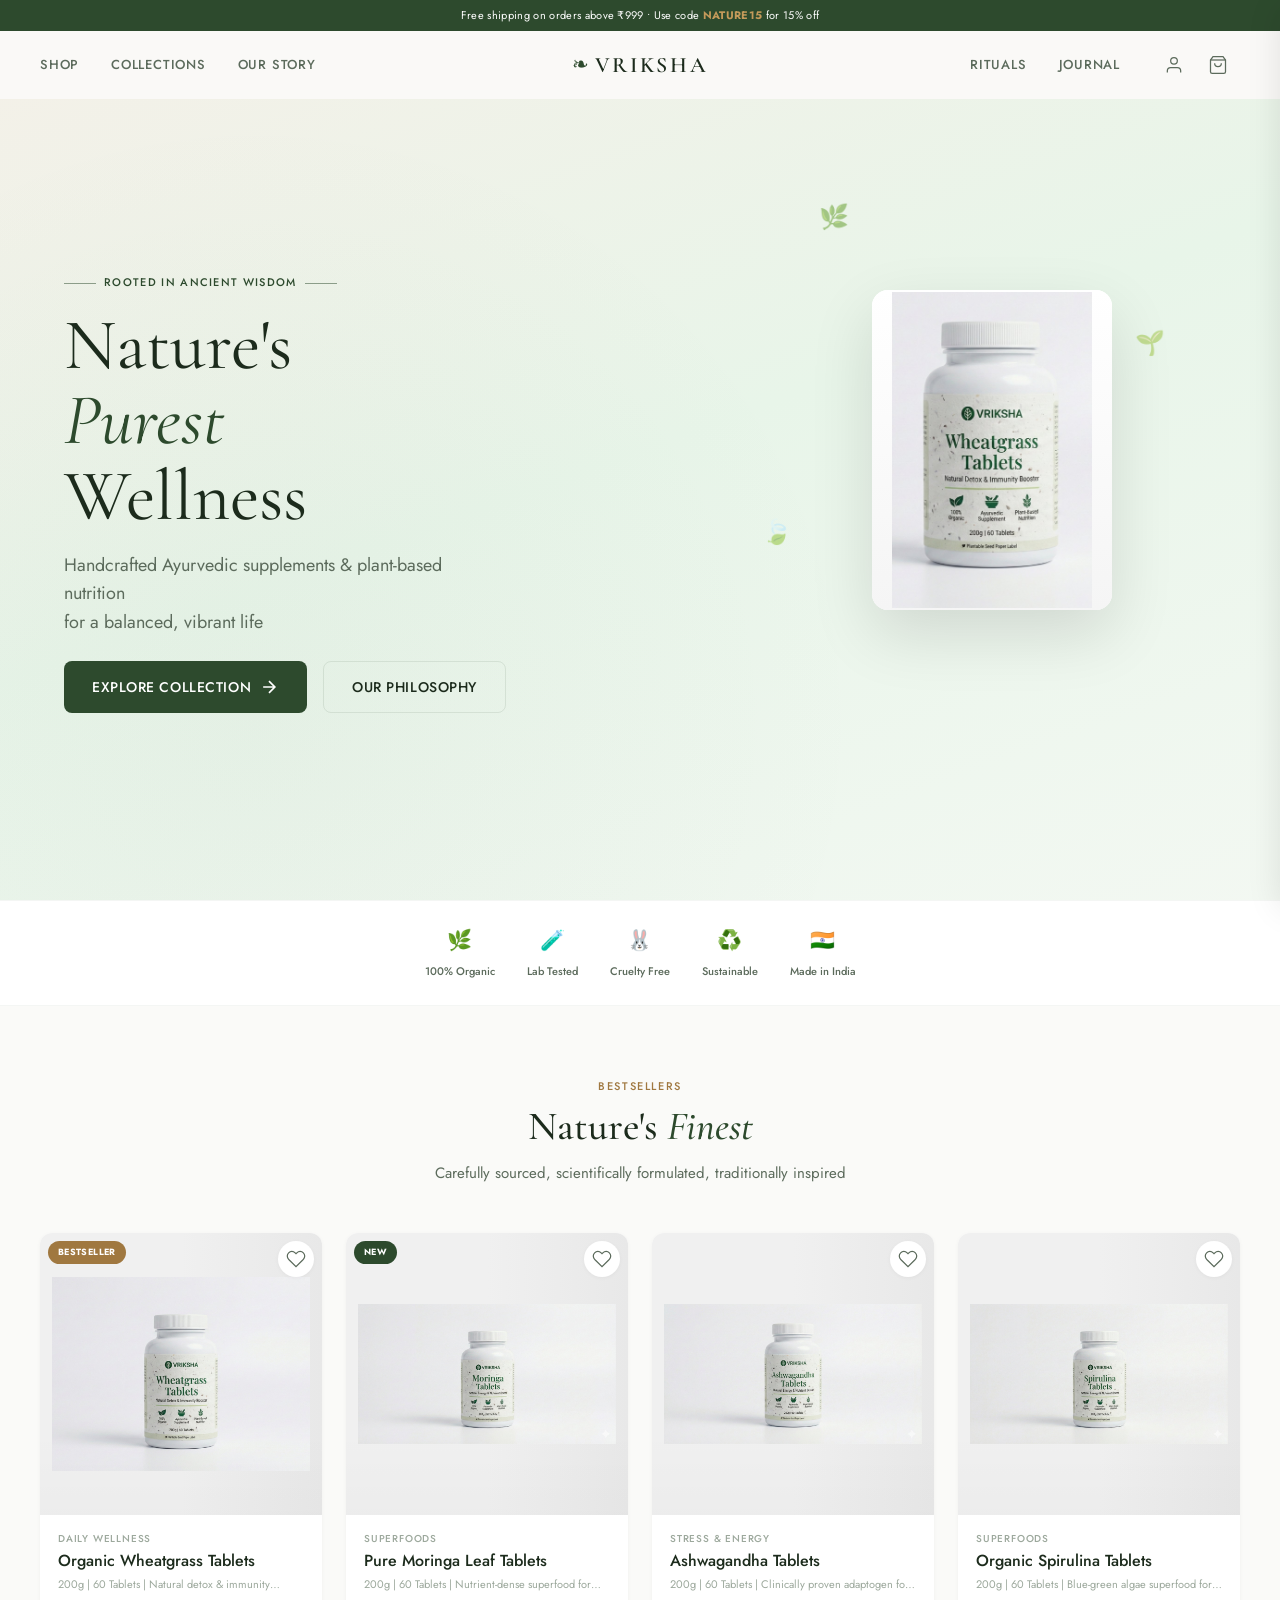
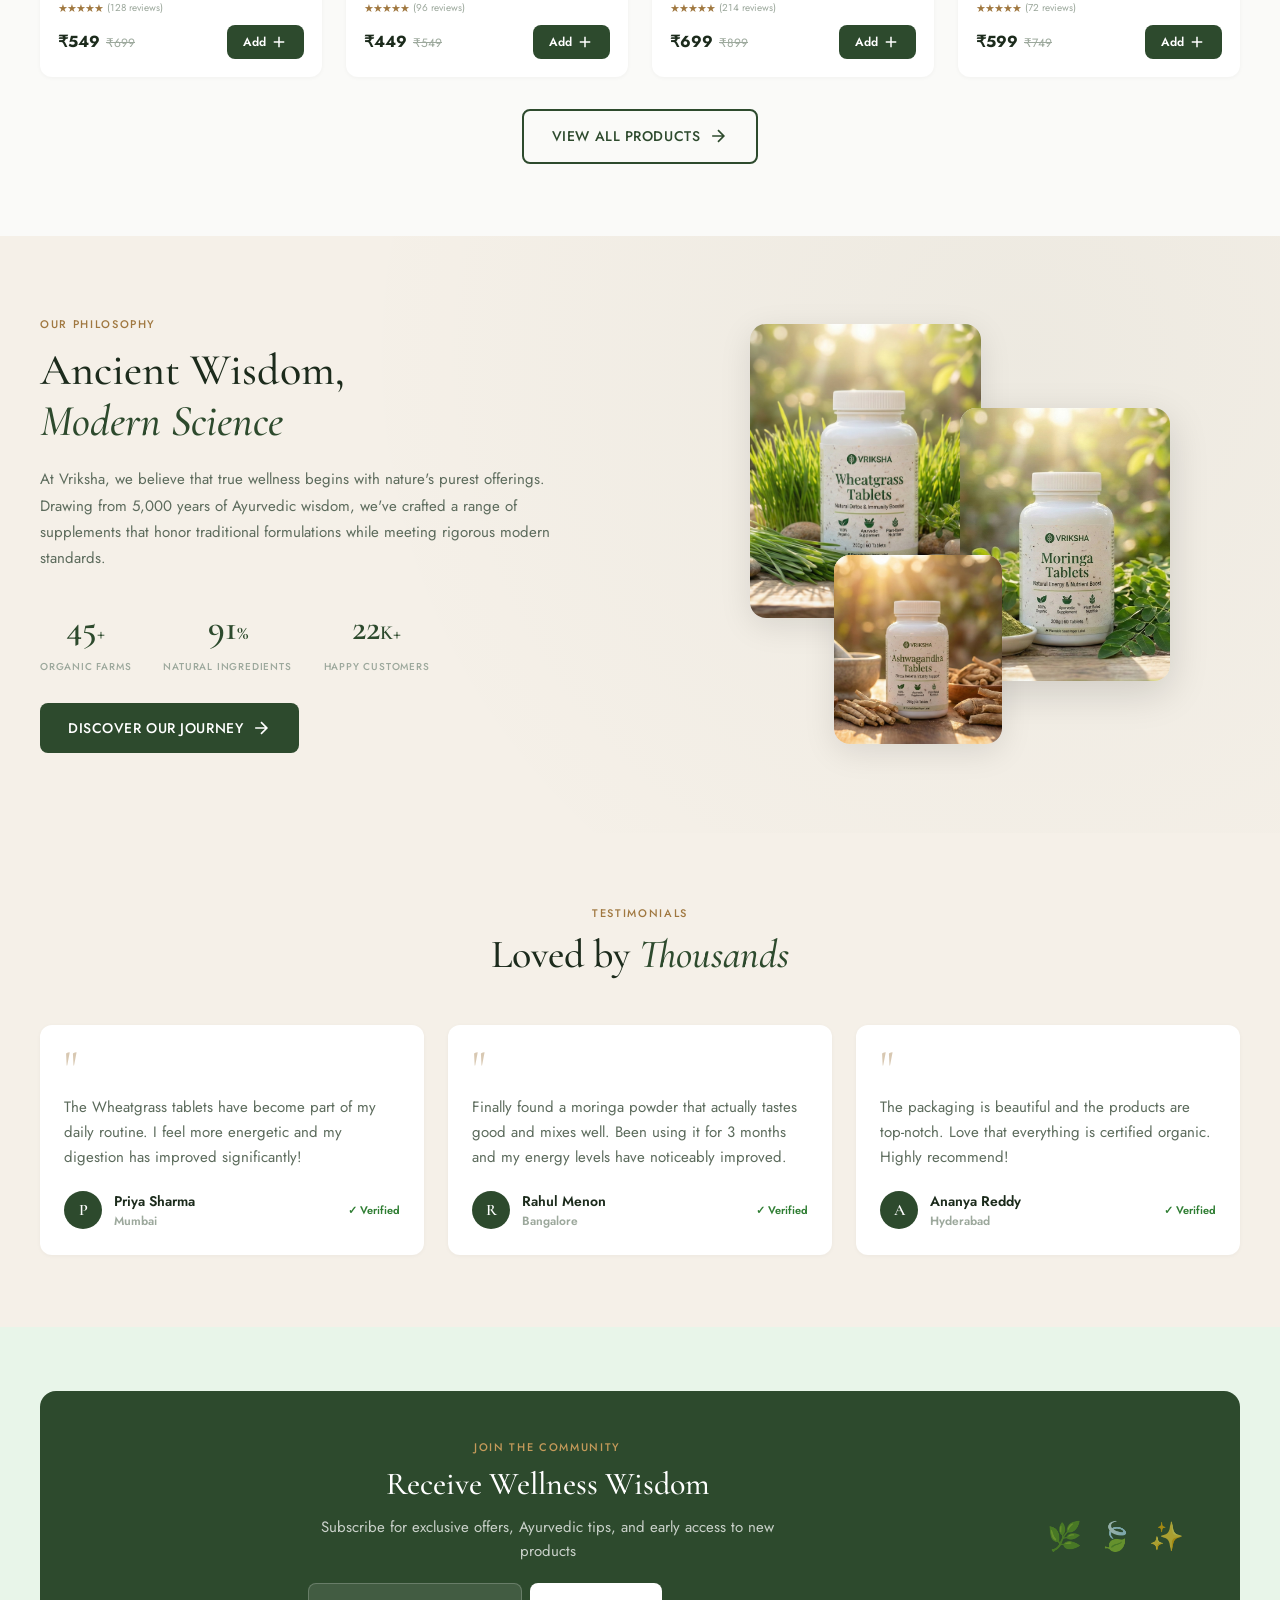
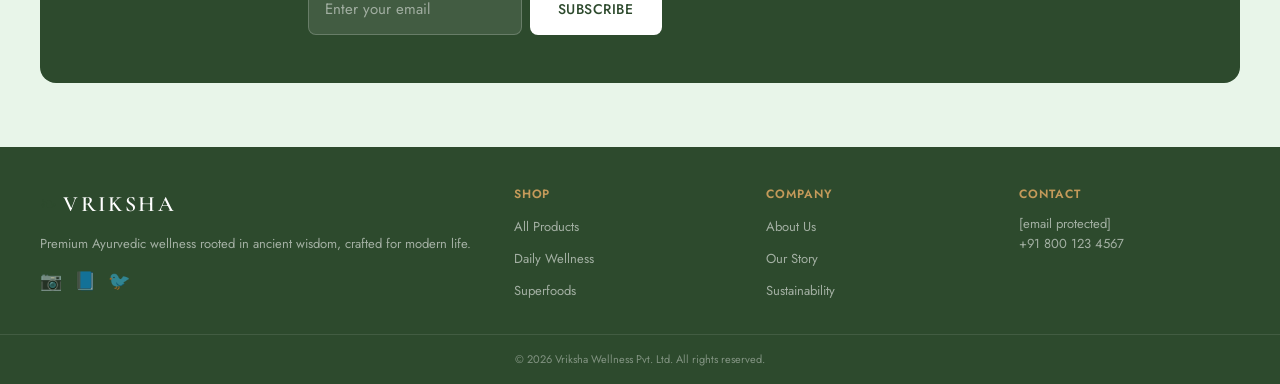
==== commit 7ca00326: "Fix 7 bugs found across website review - products.js: Fix Wheatgrass price from ₹1 (test value) to ₹" ====
--- a/index.html
+++ b/index.html
@@ -84,7 +84,7 @@
                 <a href="our-story.html#rituals" class="nav-link">Rituals</a>
                 <a href="our-story.html#journal" class="nav-link">Journal</a>
                 <div class="nav-icons">
-                    <button class="icon-btn" id="userBtnDesktop" onclick="window.location.href='account.html'" aria-label="Account">
+                    <button class="icon-btn" id="userBtnDesktop" data-action="account" aria-label="Account">
                         <svg width="20" height="20" viewBox="0 0 24 24" fill="none" stroke="currentColor" stroke-width="1.5">
                             <path d="M20 21v-2a4 4 0 00-4-4H8a4 4 0 00-4 4v2"/><circle cx="12" cy="7" r="4"/>
                         </svg>
@@ -340,7 +340,7 @@
                         <h4>Shop</h4>
                         <ul>
                             <li><a href="shop.html">All Products</a></li>
-                            <li><a href="shop.html?category=wellness">Daily Wellness</a></li>
+                            <li><a href="shop.html?category=daily-wellness">Daily Wellness</a></li>
                             <li><a href="shop.html?category=superfoods">Superfoods</a></li>
                         </ul>
                     </div>
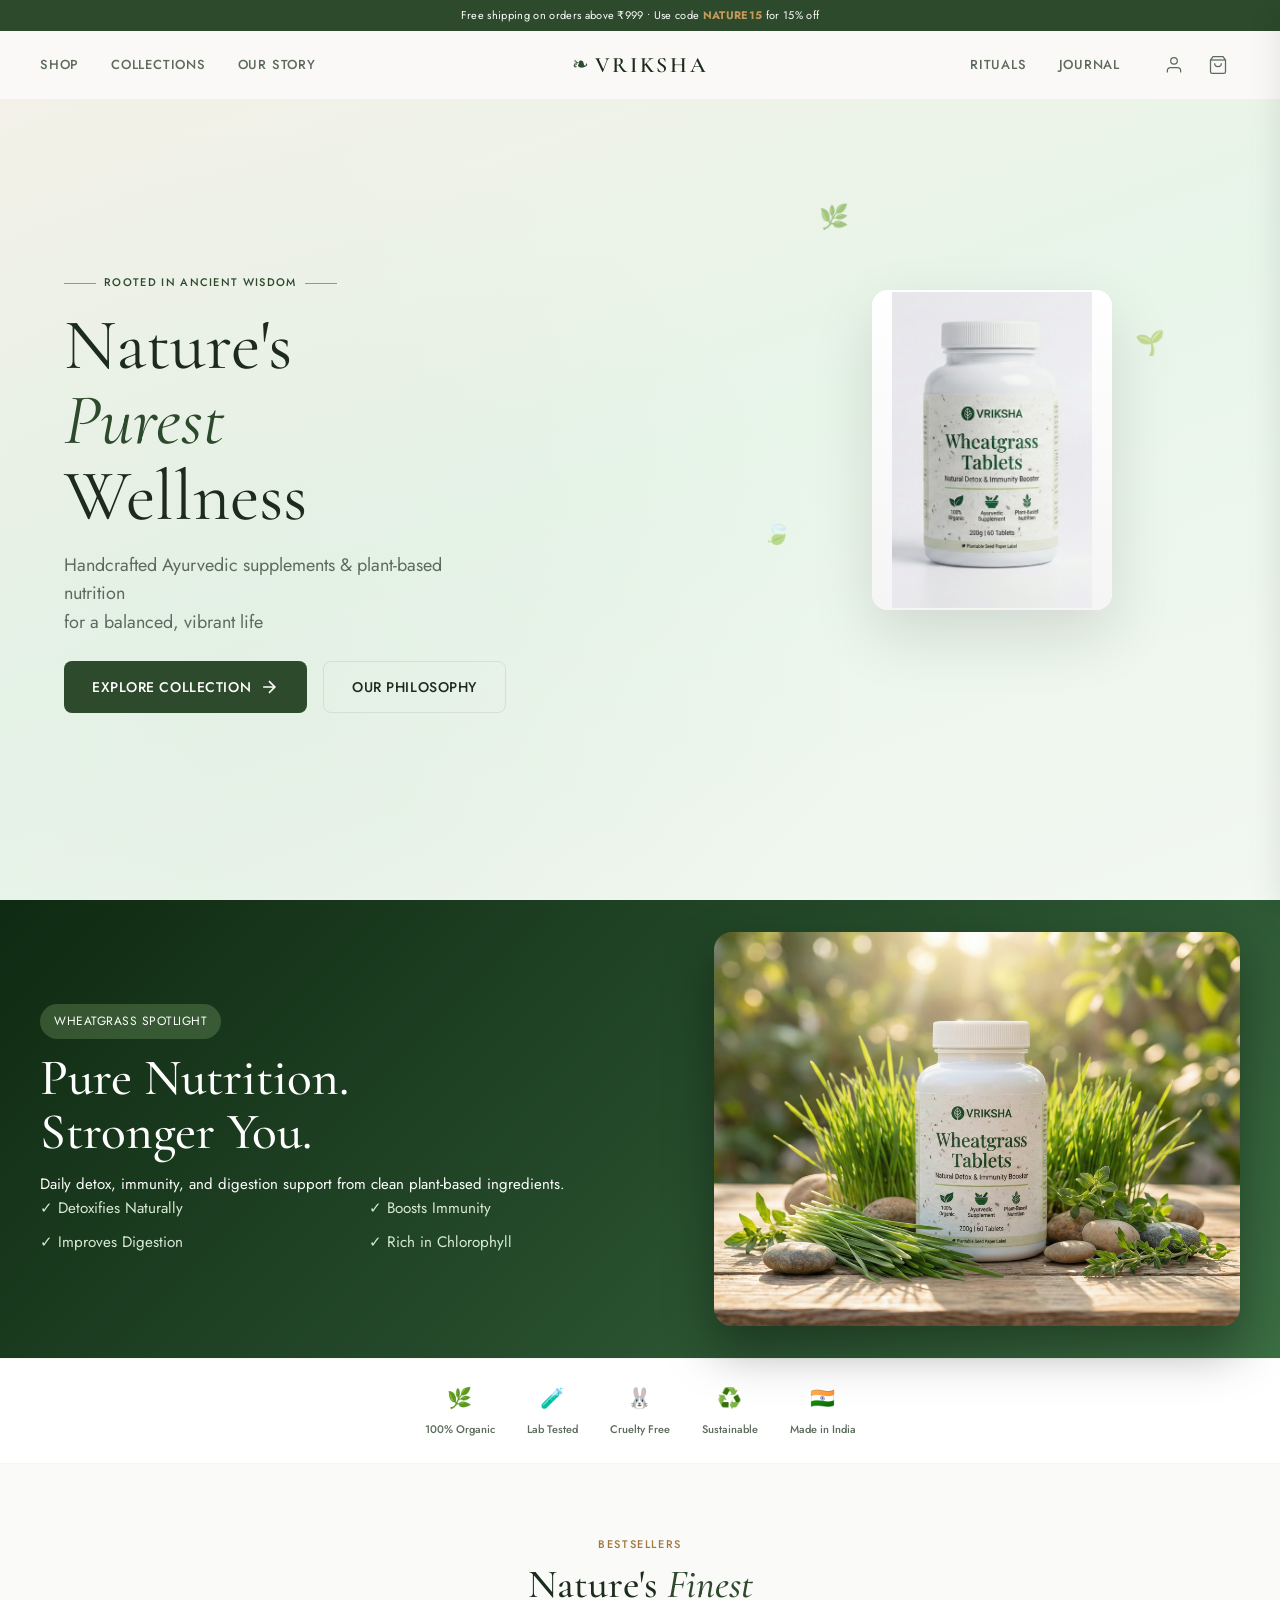
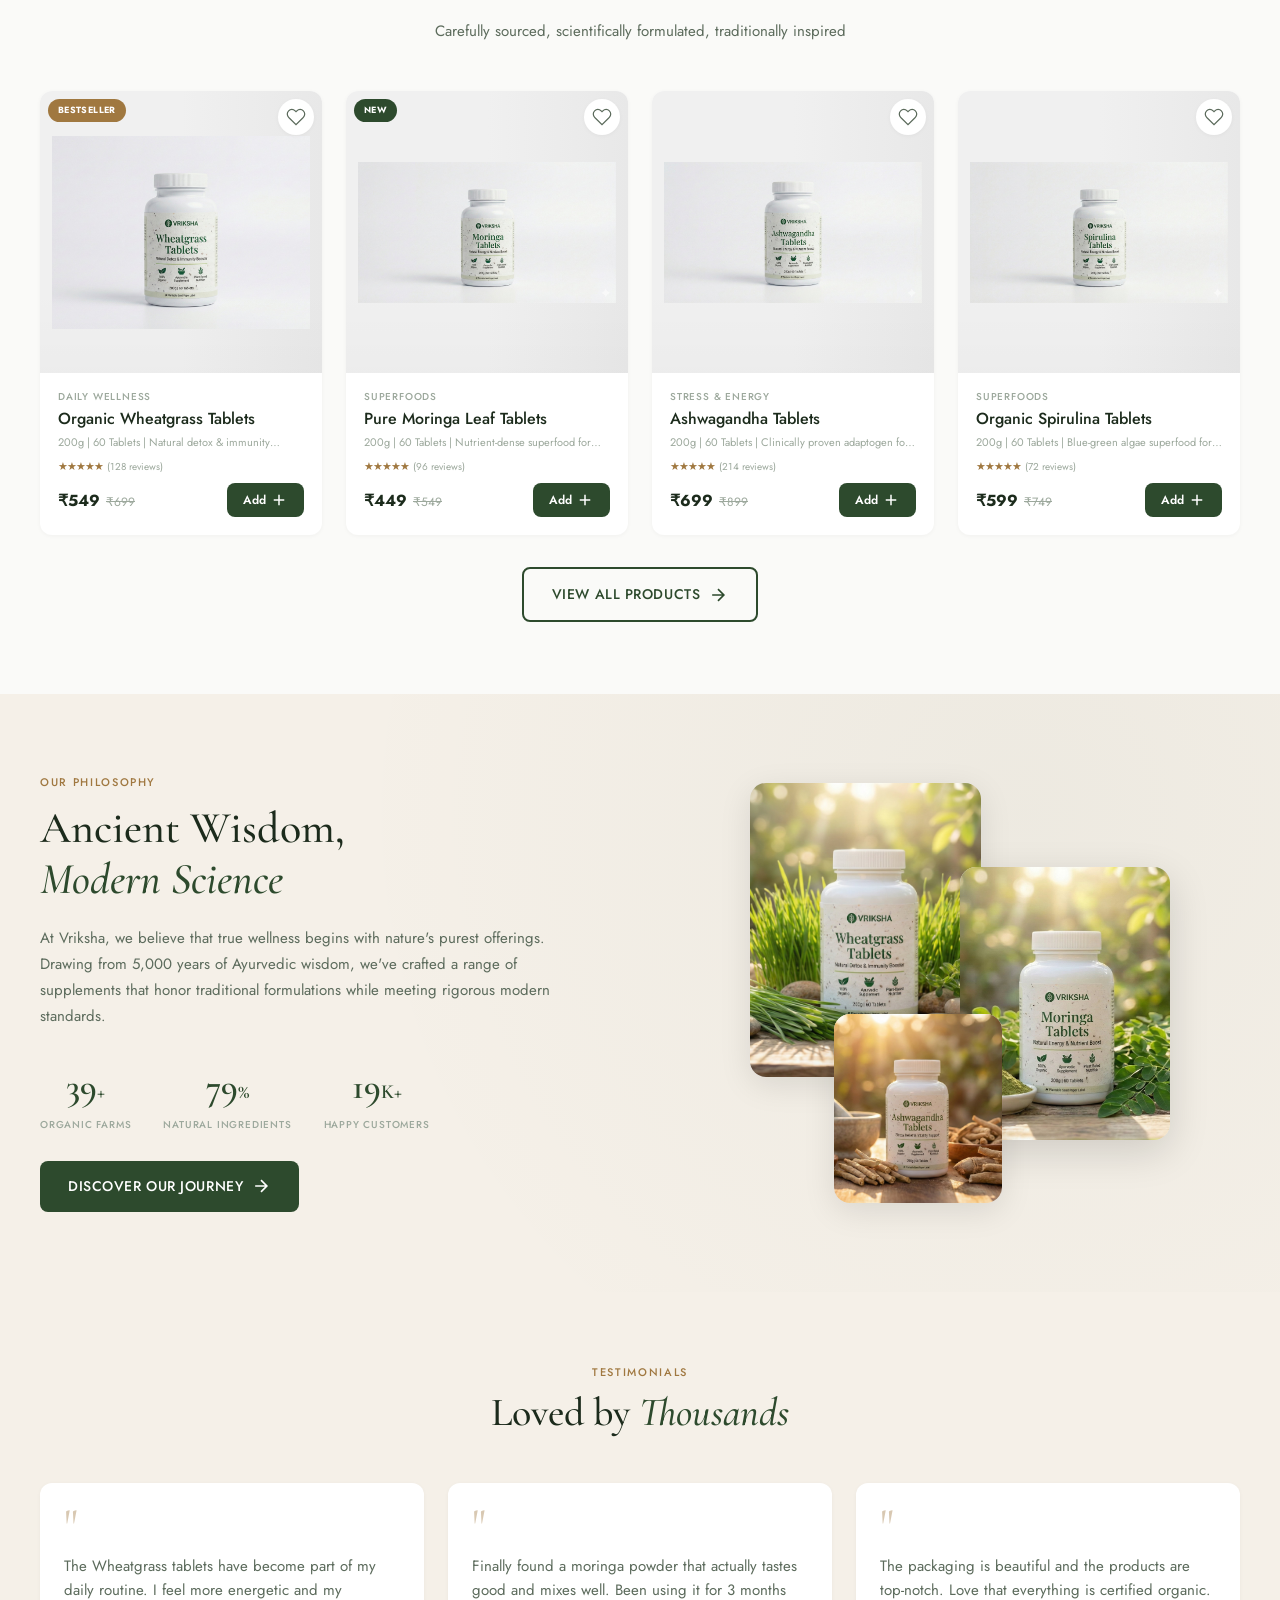
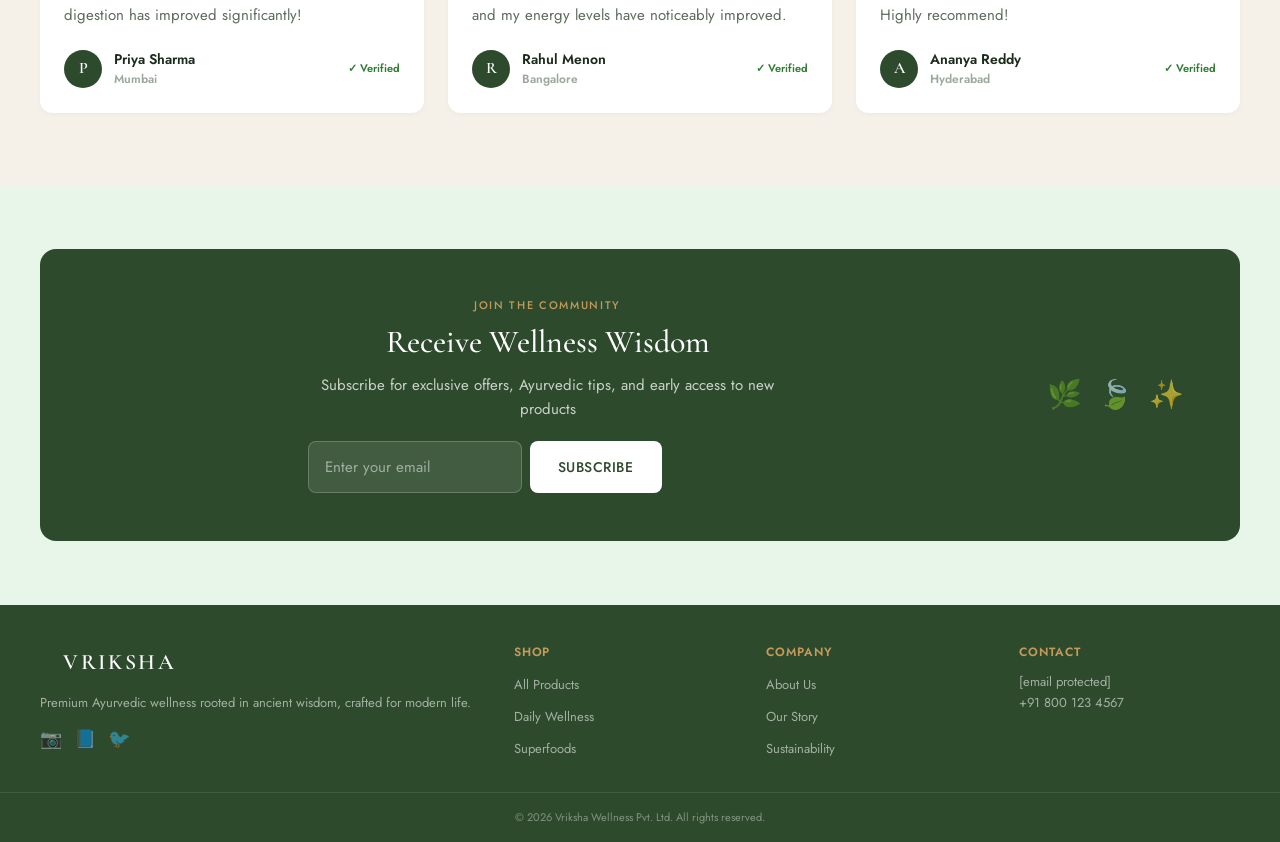
==== commit 91c2d3fe: "Add marketing image sections to homepage and product page" ====
--- a/index.html
+++ b/index.html
@@ -163,6 +163,24 @@
             </div>
         </section>
 
+
+        <section class="marketing-banner">
+            <div class="container marketing-banner-inner">
+                <div>
+                    <span class="marketing-badge">Wheatgrass Spotlight</span>
+                    <h2 class="marketing-title">Pure Nutrition.<br>Stronger You.</h2>
+                    <p>Daily detox, immunity, and digestion support from clean plant-based ingredients.</p>
+                    <div class="marketing-points">
+                        <span>✓ Detoxifies Naturally</span>
+                        <span>✓ Boosts Immunity</span>
+                        <span>✓ Improves Digestion</span>
+                        <span>✓ Rich in Chlorophyll</span>
+                    </div>
+                </div>
+                <img src="images/wheatgrass-hero.png" alt="Vriksha Wheatgrass product lifestyle visual" class="marketing-hero-image" loading="lazy">
+            </div>
+        </section>
+
         <!-- Trust Badges -->
         <section class="trust-section">
             <div class="container">
--- a/styles.css
+++ b/styles.css
@@ -900,4 +900,22 @@
 }
 
 /* Fix "IN" ghost text from Cloudflare injection — hide stray text nodes */
-.mobile-bottom-nav > *:not(.bottom-nav-item) { display: none !important; }+.mobile-bottom-nav > *:not(.bottom-nav-item) { display: none !important; }
+
+/* Marketing visuals */
+.marketing-banner{padding:2rem 0;background:linear-gradient(135deg,#0f2a12 0%,#264c2c 55%,#3b6e42 100%);color:#fff}
+.marketing-banner-inner{display:grid;grid-template-columns:1fr;gap:1.5rem;align-items:center}
+@media(min-width:980px){.marketing-banner-inner{grid-template-columns:1.1fr .9fr;gap:2rem}}
+.marketing-badge{display:inline-block;background:rgba(173,216,141,.22);padding:.5rem .9rem;border-radius:999px;font-size:.75rem;letter-spacing:.04em;text-transform:uppercase}
+.marketing-title{font-size:clamp(1.8rem,4.5vw,3.2rem);line-height:1.05;color:#fff;margin:.8rem 0}
+.marketing-points{display:grid;grid-template-columns:repeat(2,minmax(0,1fr));gap:.6rem 1rem;color:#d8ead6;font-size:.95rem}
+.marketing-hero-image{width:100%;border-radius:18px;box-shadow:0 24px 50px rgba(0,0,0,.35);object-fit:cover;max-height:420px}
+.use-banner{margin:2rem 0;background:#f4f8ef;border:1px solid #dce9d2;border-radius:16px;padding:1.25rem}
+.use-banner h3{margin:0 0 1rem;font-size:1.5rem}
+.use-steps{display:grid;grid-template-columns:1fr;gap:.75rem}
+@media(min-width:760px){.use-steps{grid-template-columns:repeat(3,1fr)}}
+.use-step{background:#fff;border:1px solid #e1ecd9;border-radius:12px;padding:1rem;text-align:center}
+.use-step strong{display:block;font-size:1.5rem;color:var(--color-primary)}
+.product-social-proof{margin:2rem 0;border-radius:16px;overflow:hidden;position:relative}
+.product-social-proof img{width:100%;display:block;max-height:460px;object-fit:cover}
+.product-social-proof .overlay{position:absolute;inset:auto 0 0 0;background:linear-gradient(transparent,rgba(0,0,0,.72));color:#fff;padding:1.1rem}
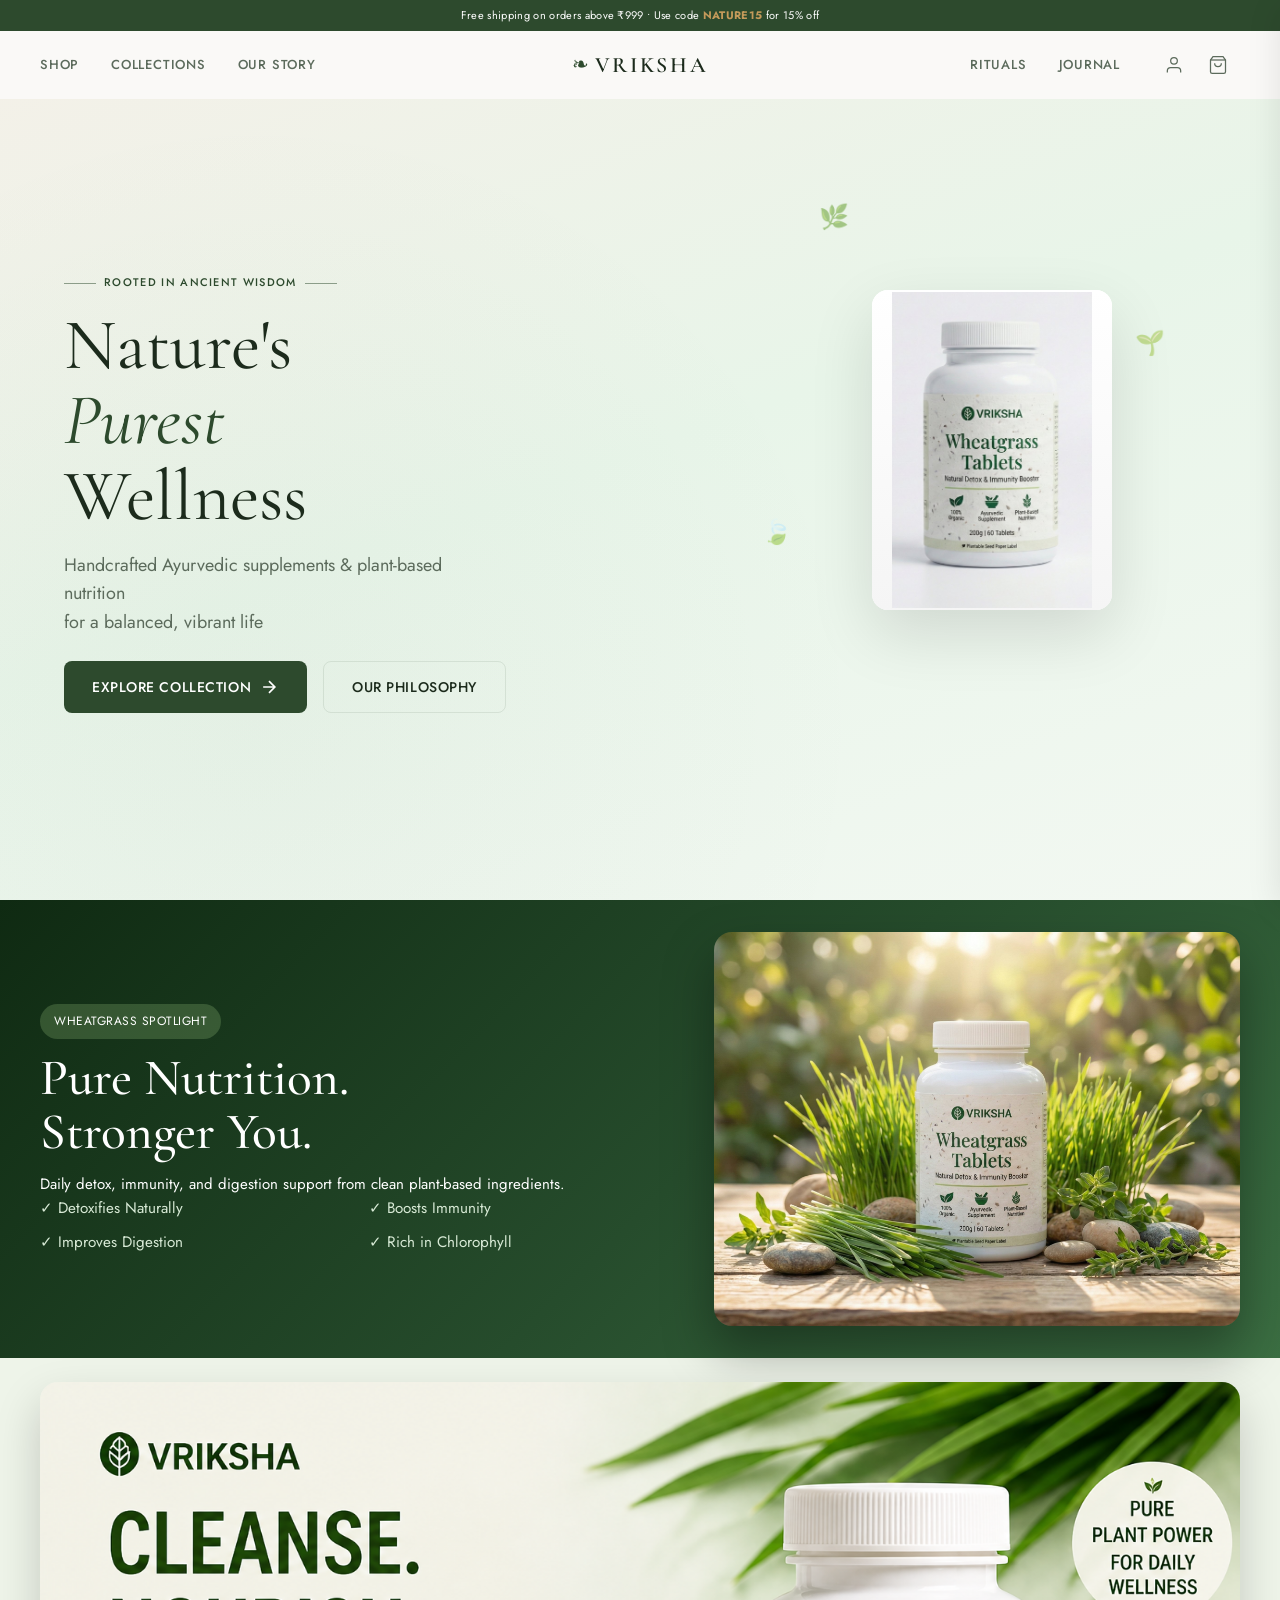
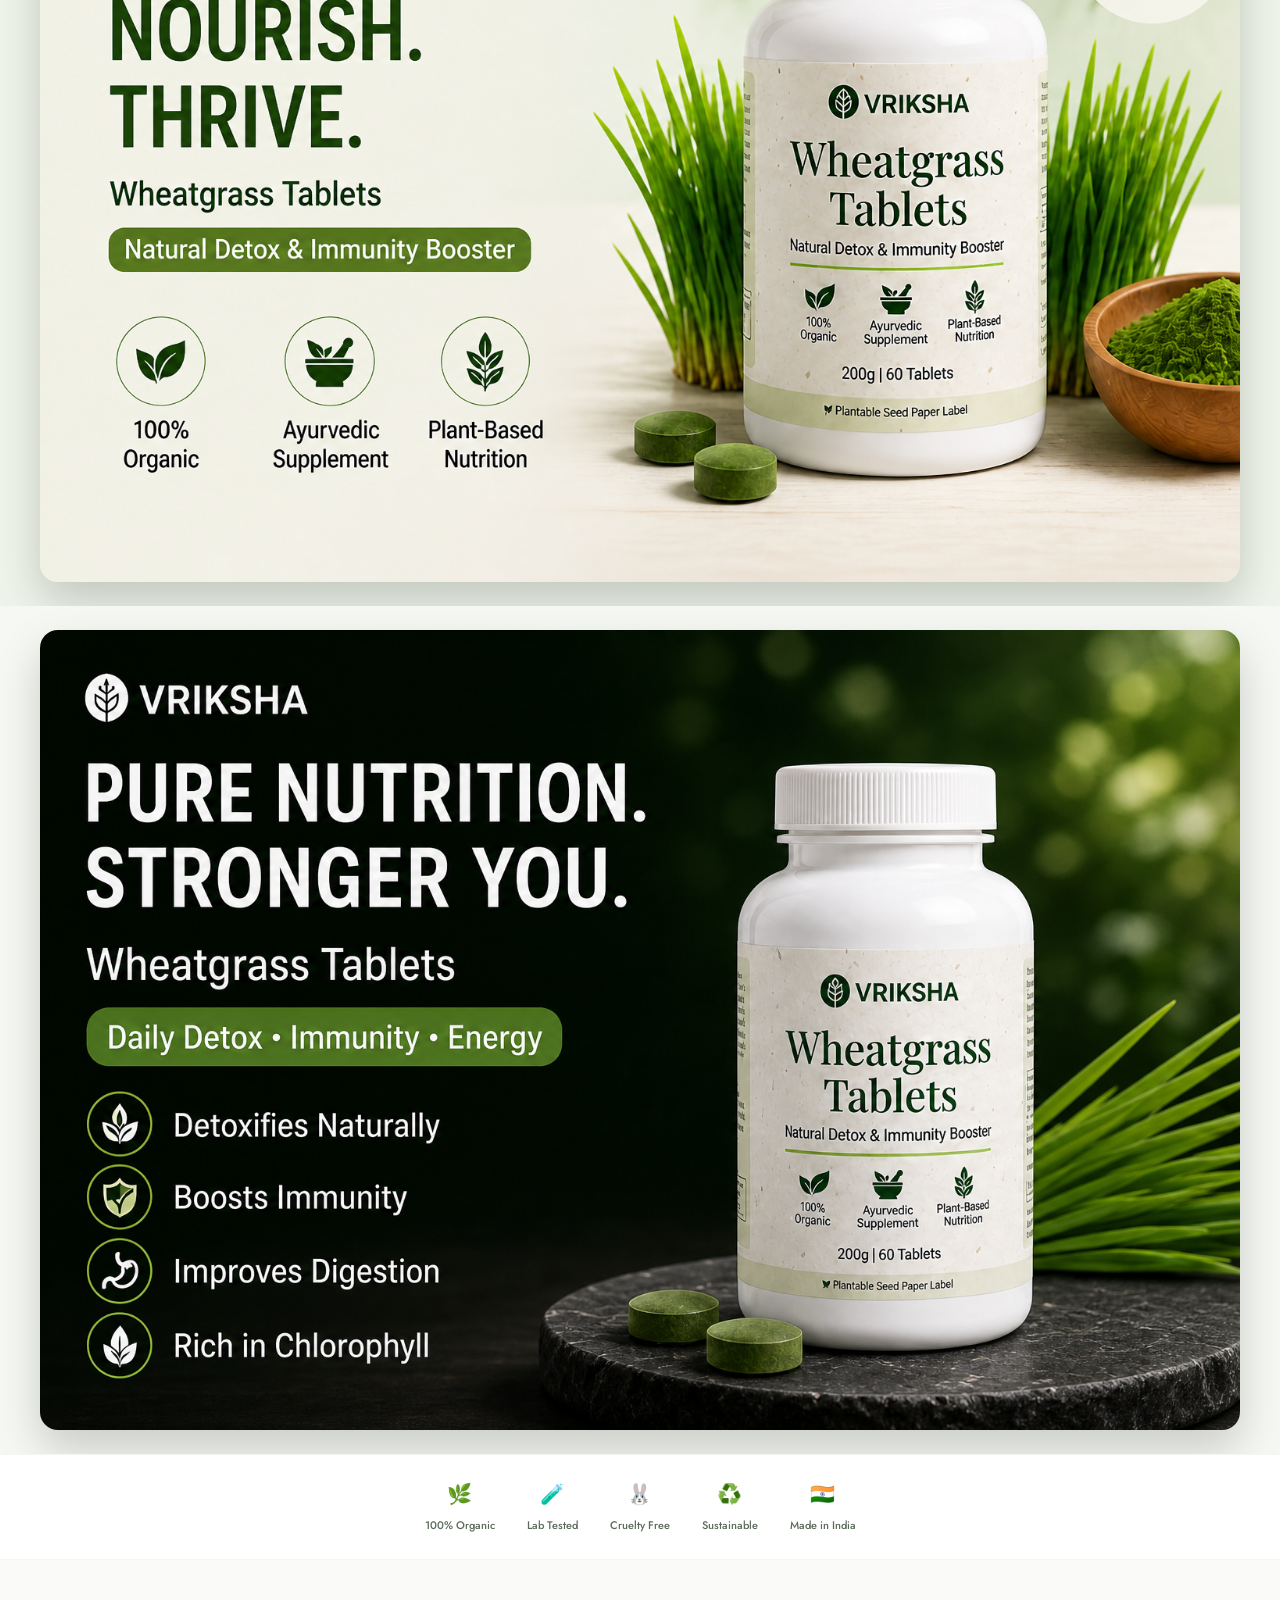
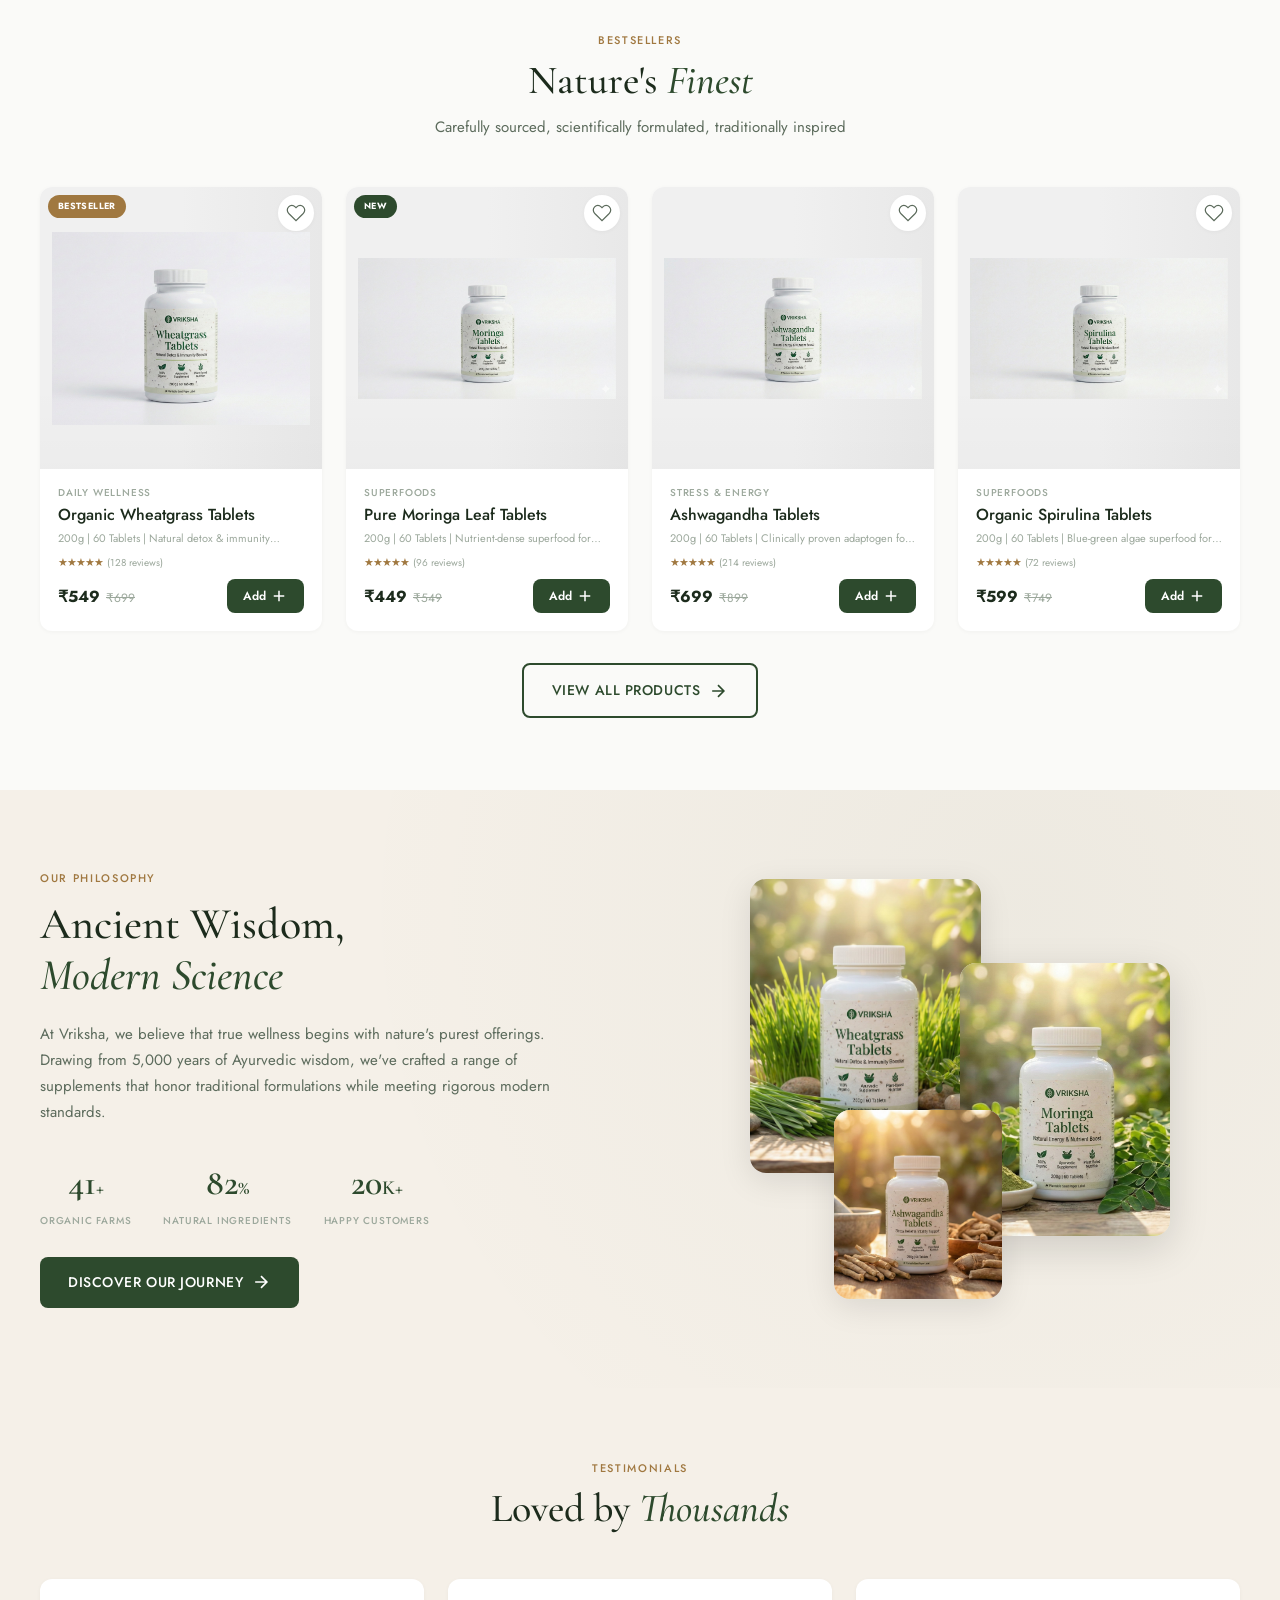
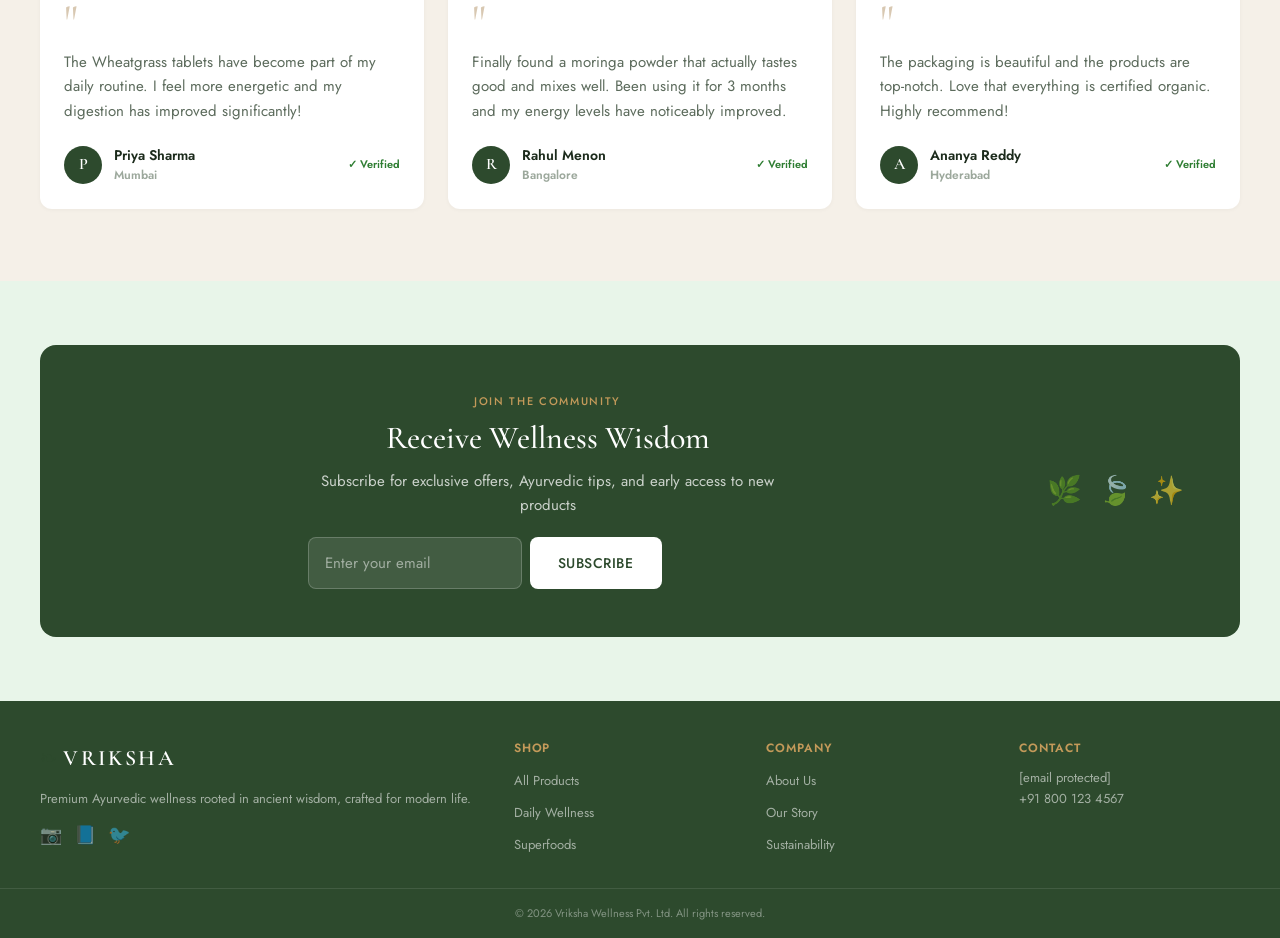
==== commit ff855090: "Place marketing images 1&2 as hero sections and 3&4 in product carousel" ====
--- a/index.html
+++ b/index.html
@@ -181,6 +181,19 @@
             </div>
         </section>
 
+
+        <section class="campaign-hero campaign-hero-alt">
+            <div class="container campaign-grid">
+                <img src="images/wheatgrass-marketing-1.png" alt="Pure nutrition stronger you campaign" class="campaign-image" loading="lazy" onerror="this.style.display='none'">
+            </div>
+        </section>
+
+        <section class="campaign-hero">
+            <div class="container campaign-grid">
+                <img src="images/wheatgrass-marketing-2.png" alt="How to use wheatgrass campaign" class="campaign-image" loading="lazy" onerror="this.style.display='none'">
+            </div>
+        </section>
+
         <!-- Trust Badges -->
         <section class="trust-section">
             <div class="container">
--- a/styles.css
+++ b/styles.css
@@ -919,3 +919,17 @@
 .product-social-proof{margin:2rem 0;border-radius:16px;overflow:hidden;position:relative}
 .product-social-proof img{width:100%;display:block;max-height:460px;object-fit:cover}
 .product-social-proof .overlay{position:absolute;inset:auto 0 0 0;background:linear-gradient(transparent,rgba(0,0,0,.72));color:#fff;padding:1.1rem}
+
+
+.campaign-hero{padding:1.5rem 0;background:#f6f8f3}
+.campaign-hero-alt{background:#eef4e9}
+.campaign-grid{display:block}
+.campaign-image{width:100%;display:block;border-radius:18px;box-shadow:0 20px 45px rgba(0,0,0,.18)}
+.product-campaign-carousel{position:relative;margin:1.25rem 0 2rem}
+.carousel-track{display:grid;grid-auto-flow:column;grid-auto-columns:100%;overflow-x:auto;scroll-snap-type:x mandatory;gap:1rem;scrollbar-width:none}
+.carousel-track::-webkit-scrollbar{display:none}
+.carousel-slide{scroll-snap-align:start}
+.carousel-slide img{width:100%;border-radius:16px;display:block;box-shadow:0 14px 34px rgba(0,0,0,.16)}
+.carousel-nav{position:absolute;top:50%;transform:translateY(-50%);width:42px;height:42px;border:none;border-radius:999px;background:rgba(28,43,28,.85);color:#fff;font-size:1.8rem;line-height:1;cursor:pointer;z-index:2}
+.carousel-nav.prev{left:.5rem}.carousel-nav.next{right:.5rem}
+@media(max-width:760px){.carousel-nav{display:none}}
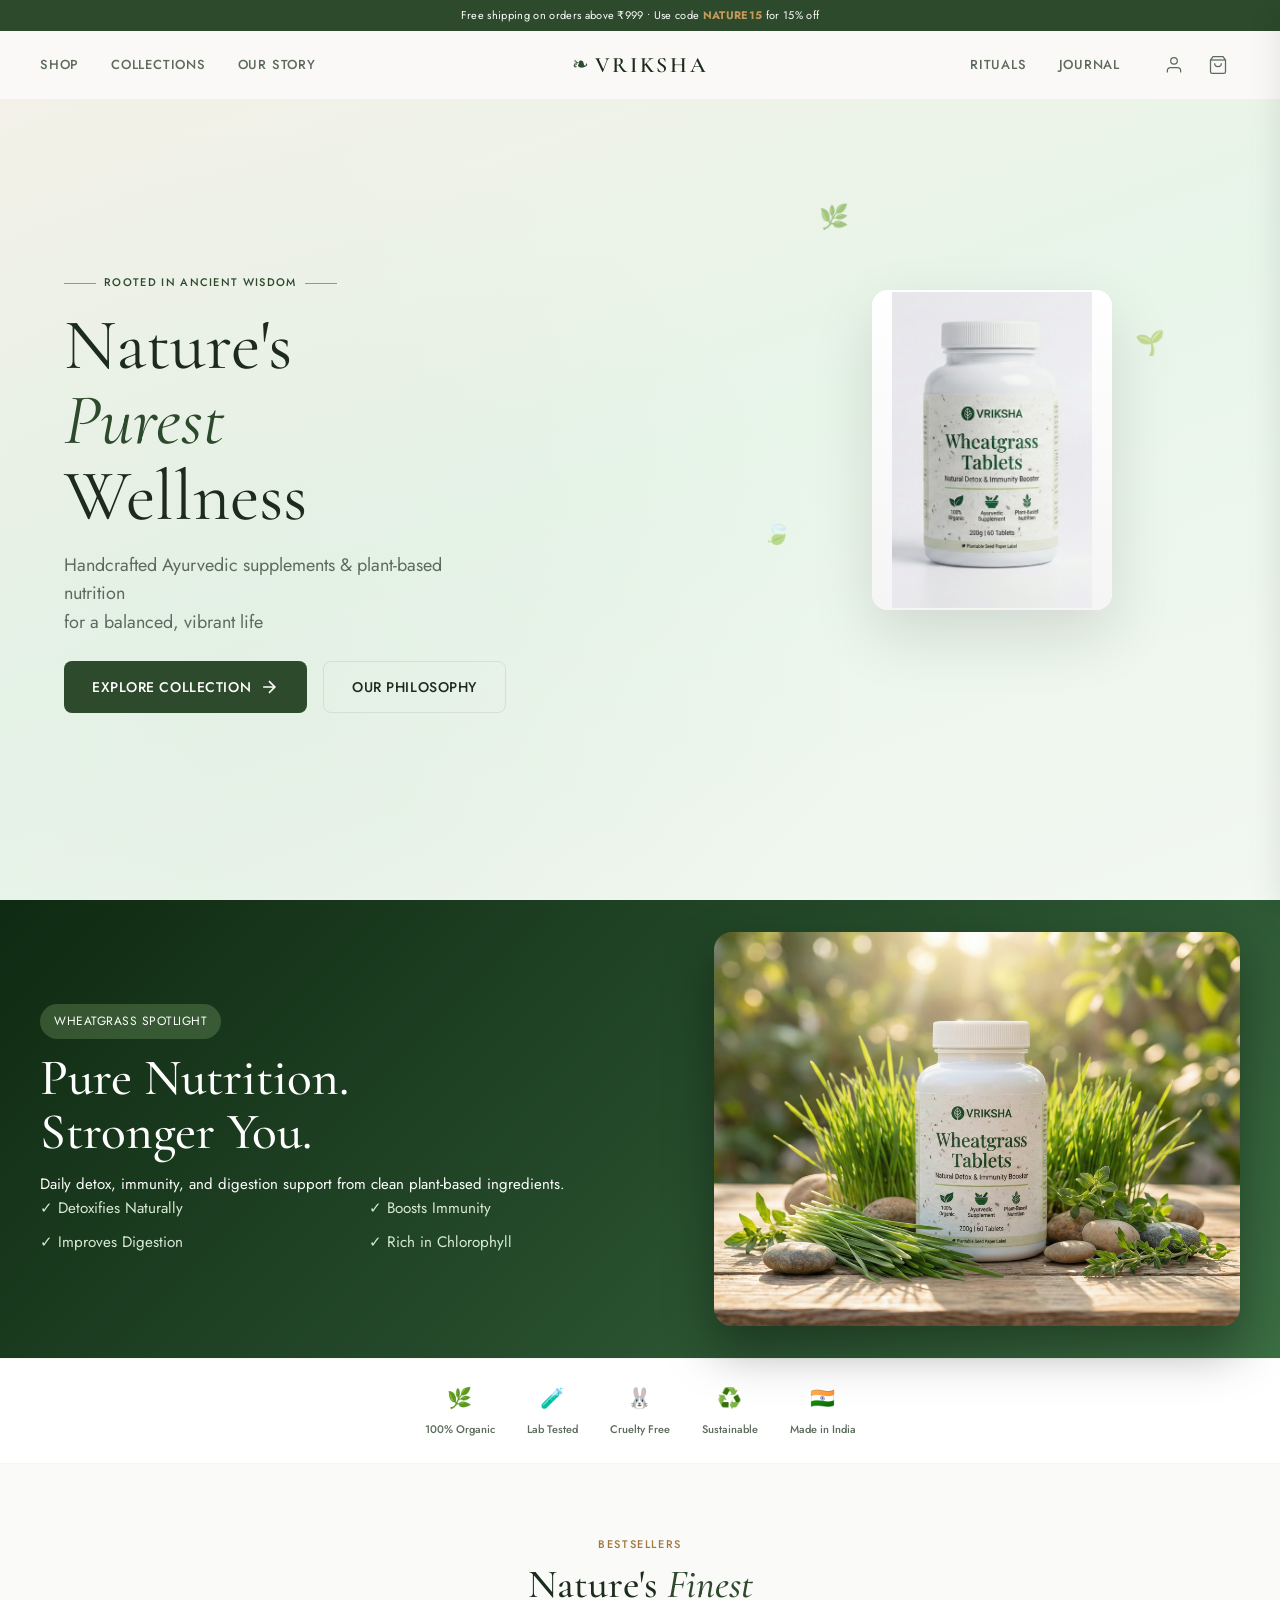
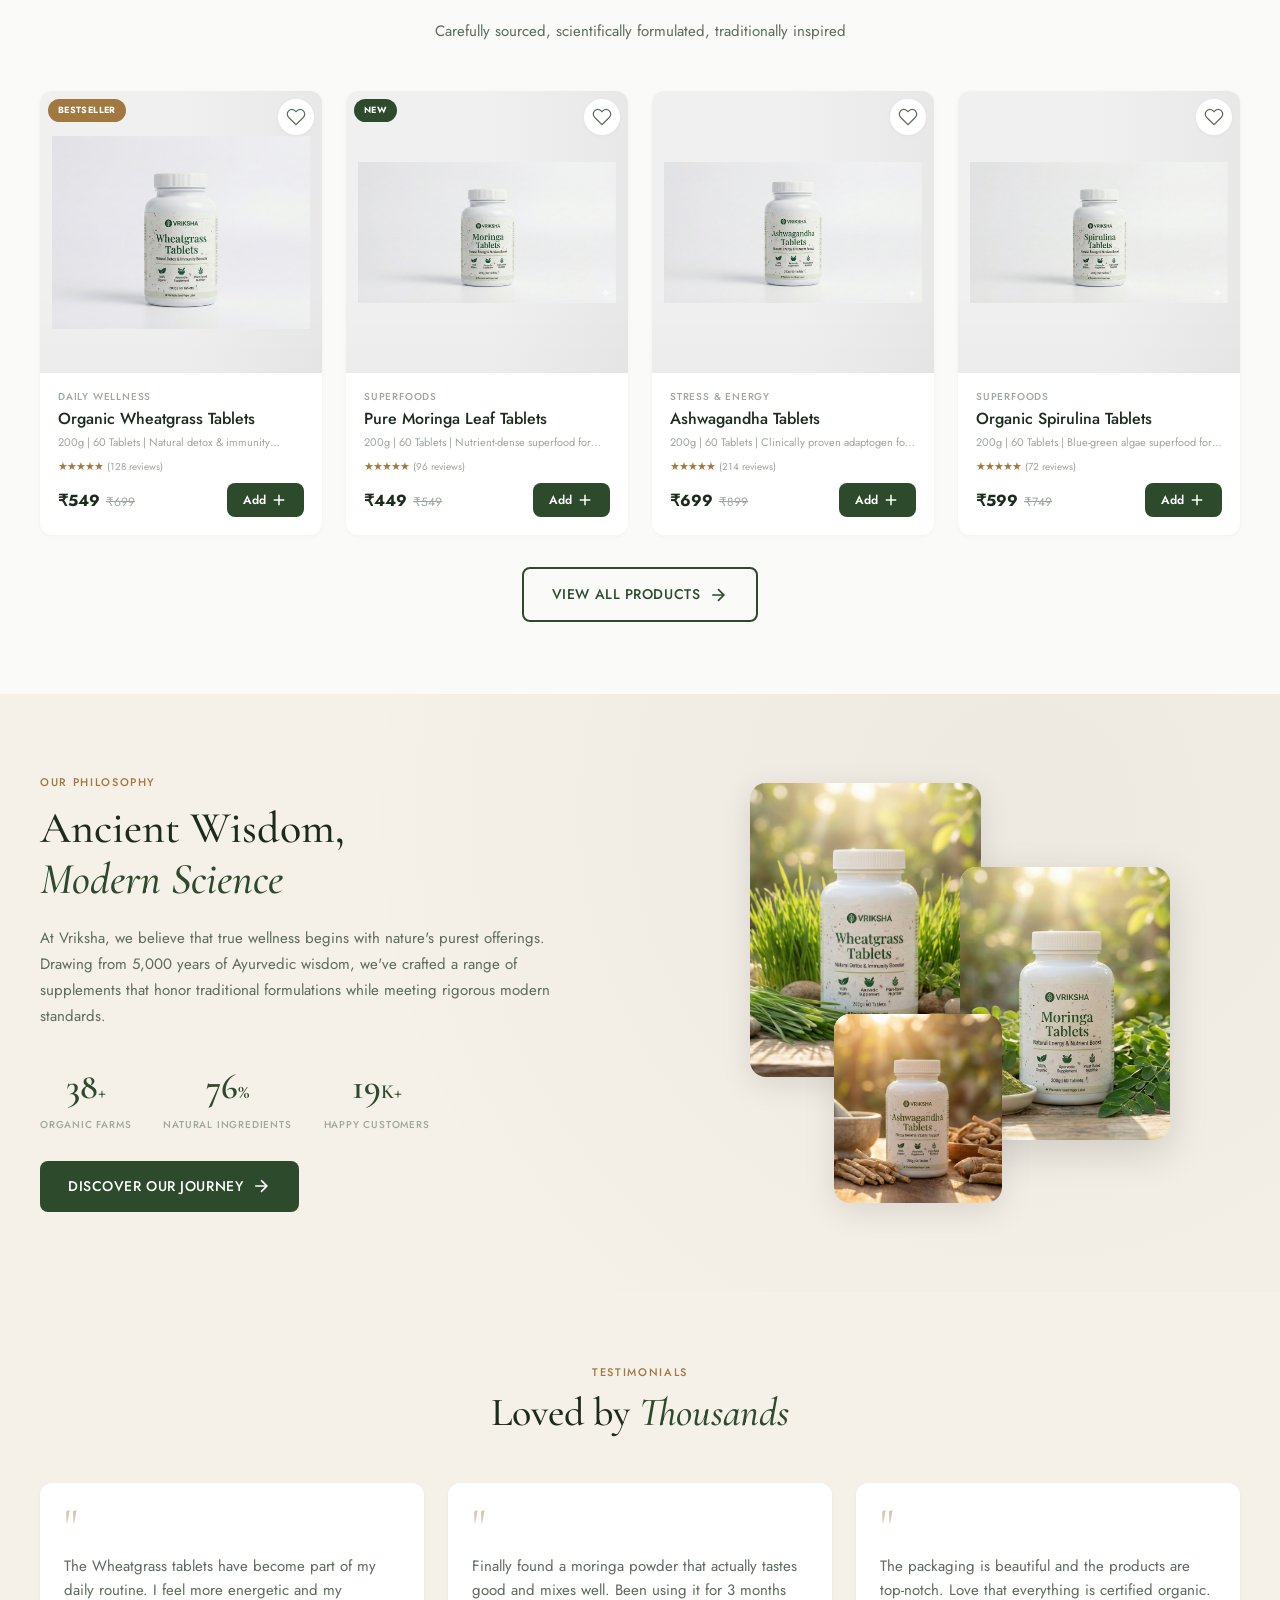
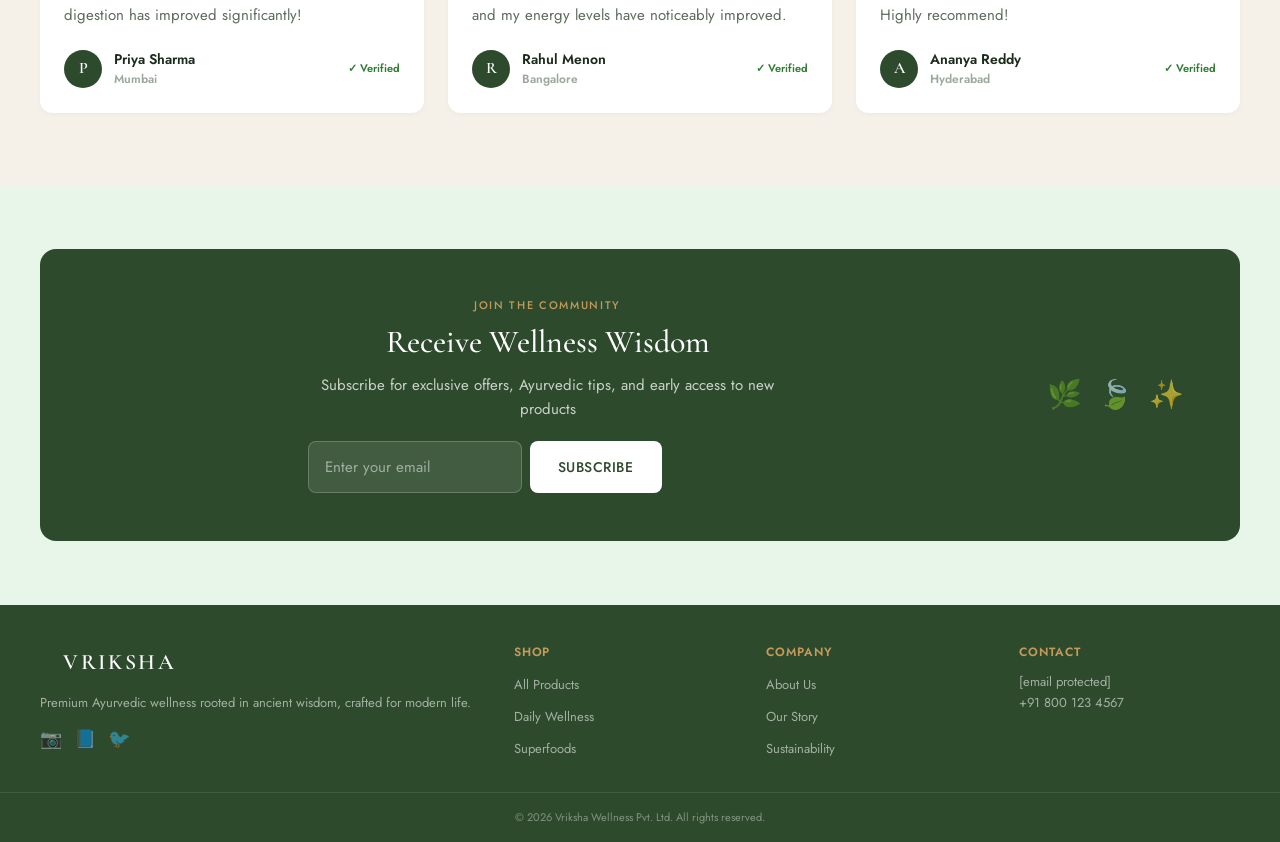
==== commit 88cee992: "Merge branch 'main' into codex/analyze-website-connectivity-from-user-perspective-5up329" ====
--- a/index.html
+++ b/index.html
@@ -181,19 +181,6 @@
             </div>
         </section>
 
-
-        <section class="campaign-hero campaign-hero-alt">
-            <div class="container campaign-grid">
-                <img src="images/wheatgrass-marketing-1.png" alt="Pure nutrition stronger you campaign" class="campaign-image" loading="lazy" onerror="this.style.display='none'">
-            </div>
-        </section>
-
-        <section class="campaign-hero">
-            <div class="container campaign-grid">
-                <img src="images/wheatgrass-marketing-2.png" alt="How to use wheatgrass campaign" class="campaign-image" loading="lazy" onerror="this.style.display='none'">
-            </div>
-        </section>
-
         <!-- Trust Badges -->
         <section class="trust-section">
             <div class="container">
--- a/styles.css
+++ b/styles.css
@@ -919,17 +919,3 @@
 .product-social-proof{margin:2rem 0;border-radius:16px;overflow:hidden;position:relative}
 .product-social-proof img{width:100%;display:block;max-height:460px;object-fit:cover}
 .product-social-proof .overlay{position:absolute;inset:auto 0 0 0;background:linear-gradient(transparent,rgba(0,0,0,.72));color:#fff;padding:1.1rem}
-
-
-.campaign-hero{padding:1.5rem 0;background:#f6f8f3}
-.campaign-hero-alt{background:#eef4e9}
-.campaign-grid{display:block}
-.campaign-image{width:100%;display:block;border-radius:18px;box-shadow:0 20px 45px rgba(0,0,0,.18)}
-.product-campaign-carousel{position:relative;margin:1.25rem 0 2rem}
-.carousel-track{display:grid;grid-auto-flow:column;grid-auto-columns:100%;overflow-x:auto;scroll-snap-type:x mandatory;gap:1rem;scrollbar-width:none}
-.carousel-track::-webkit-scrollbar{display:none}
-.carousel-slide{scroll-snap-align:start}
-.carousel-slide img{width:100%;border-radius:16px;display:block;box-shadow:0 14px 34px rgba(0,0,0,.16)}
-.carousel-nav{position:absolute;top:50%;transform:translateY(-50%);width:42px;height:42px;border:none;border-radius:999px;background:rgba(28,43,28,.85);color:#fff;font-size:1.8rem;line-height:1;cursor:pointer;z-index:2}
-.carousel-nav.prev{left:.5rem}.carousel-nav.next{right:.5rem}
-@media(max-width:760px){.carousel-nav{display:none}}
